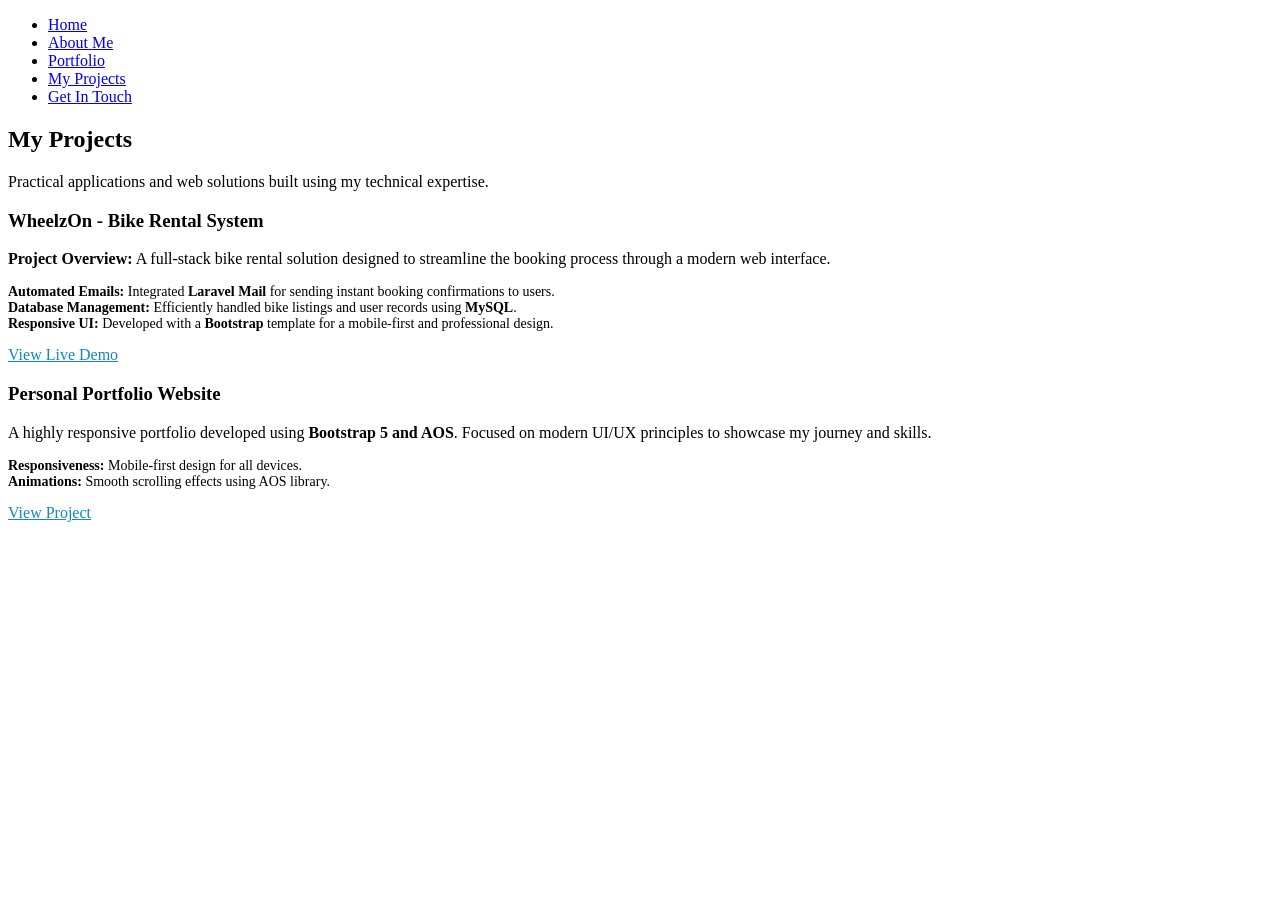
==== services.html @ 635c4cfd "Add files via upload" ====
<!DOCTYPE html>
<html lang="en">

<head>
  <meta charset="utf-8">
  <meta content="width=device-width, initial-scale=1.0" name="viewport">
  <title>Dharshu</title>
  <meta name="description" content="">
  <meta name="keywords" content="">

  <!-- Favicons -->
  <link href="assets/img/favicon.png" rel="icon">
  <link href="assets/img/apple-touch-icon.png" rel="apple-touch-icon">

  <!-- Fonts -->
  <link href="https://fonts.googleapis.com" rel="preconnect">
  <link href="https://fonts.gstatic.com" rel="preconnect" crossorigin>
  <link href="https://fonts.googleapis.com/css2?family=Roboto:ital,wght@0,100;0,300;0,400;0,500;0,700;0,900;1,100;1,300;1,400;1,500;1,700;1,900&family=Poppins:ital,wght@0,100;0,200;0,300;0,400;0,500;0,600;0,700;0,800;0,900;1,100;1,200;1,300;1,400;1,500;1,600;1,700;1,800;1,900&family=Raleway:ital,wght@0,100;0,200;0,300;0,400;0,500;0,600;0,700;0,800;0,900;1,100;1,200;1,300;1,400;1,500;1,600;1,700;1,800;1,900&display=swap" rel="stylesheet">

  <!-- Vendor CSS Files -->
  <link href="assets/vendor/bootstrap/css/bootstrap.min.css" rel="stylesheet">
  <link href="assets/vendor/bootstrap-icons/bootstrap-icons.css" rel="stylesheet">
  <link href="assets/vendor/aos/aos.css" rel="stylesheet">
  <link href="assets/vendor/swiper/swiper-bundle.min.css" rel="stylesheet">
  <link href="assets/vendor/glightbox/css/glightbox.min.css" rel="stylesheet">

  <!-- Main CSS File -->
  <link href="assets/css/main.css" rel="stylesheet">

</head>

<body class="services-page">

  <header id="header" class="header d-flex align-items-center light-background sticky-top">
    <div class="container position-relative d-flex align-items-center justify-content-between">


      <nav id="navmenu" class="navmenu">
        <ul>
         <li><a href="index.html">Home</a></li>
          <li><a href="about.html">About Me</a></li>
          <li><a href="resume.html" >Portfolio</a></li>
                    <li><a href="services.html">My Projects</a></li>
          <!-- <li><a href="portfolio.html">Portfolio</a></li>
         -->
          <li><a href="contact.html">Get In Touch</a></li>
        </ul>
        <i class="mobile-nav-toggle d-xl-none bi bi-list"></i>
      </nav>

     <div class="header-social-links">
  <a href="https://github.com/Dharshu2026" target="_blank" class="github">
    <i class="bi bi-github"></i>
  </a>

  <a href="https://linkedin.com/in/dharshana-m-s-99a8b2248" target="_blank" class="linkedin">
    <i class="bi bi-linkedin"></i>
  </a>

  
</div>

    </div>
  </header>

<main class="main">

  <section id="projects" class="services section">

    <div class="container section-title" data-aos="fade-up">
      <h2>My Projects</h2>
      <p>Practical applications and web solutions built using my technical expertise.</p>
    </div><div class="container" data-aos="fade-up" data-aos-delay="100">

      <div class="row justify-content-center g-5">

        <div class="col-md-6" data-aos="fade-right" data-aos-delay="100">
          <div class="service-item">
            <div class="service-icon">
              <i class="bi bi-bicycle"></i>
            </div>
         <div class="service-content">
  <h3>WheelzOn - Bike Rental System</h3>
  <p>
    <strong>Project Overview:</strong> A full-stack bike rental solution designed to streamline the booking process through a modern web interface.
  </p>
  
  <ul style="font-size: 14px; list-style: none; padding: 0;">
    <li><i class="bi bi-check-circle-fill me-2" style="color: #1387c1;"></i> <strong>Automated Emails:</strong> Integrated <b>Laravel Mail</b> for sending instant booking confirmations to users.</li>
    <li><i class="bi bi-check-circle-fill me-2" style="color: #1387c1;"></i> <strong>Database Management:</strong> Efficiently handled bike listings and user records using <b>MySQL</b>.</li>
    <li><i class="bi bi-check-circle-fill me-2" style="color: #1387c1;"></i> <strong>Responsive UI:</strong> Developed with a <b>Bootstrap</b> template for a mobile-first and professional design.</li>
  </ul>

  <div class="mt-4">
    <a href="http://dharshu-wheelzon.rf.gd" target="_blank" class="btn btn-outline-primary" style="border-radius: 50px; border-color: #1387c1; color: #1387c1;">
      <span>View Live Demo</span>
      <i class="bi bi-arrow-up-right"></i>
    </a>
  </div>
</div>
          </div>
        </div>
        
       <div class="col-md-6" data-aos="fade-left" data-aos-delay="200">
  <div class="service-item">
    <div class="service-icon">
      <i class="bi bi-person-badge" style="color: #1387c1;"></i>
    </div>
    <div class="service-content">
      <h3>Personal Portfolio Website</h3>
      <p>A highly responsive portfolio developed using <strong>Bootstrap 5 and AOS</strong>. Focused on modern UI/UX principles to showcase my journey and skills.</p>
      
      <ul style="font-size: 14px; list-style: none; padding: 0;">
        <li><i class="bi bi-check-circle-fill me-2" style="color: #1387c1;"></i> <strong>Responsiveness:</strong> Mobile-first design for all devices.</li>
        <li><i class="bi bi-check-circle-fill me-2" style="color: #1387c1;"></i> <strong>Animations:</strong> Smooth scrolling effects using AOS library.</li>
      </ul>

      <a href="index.html" class="btn btn-outline-primary mt-3" style="border-radius: 50px; color: #1387c1; border-color: #1387c1;">
        <span>View Project</span>
        <i class="bi bi-arrow-right"></i>
      </a>
    </div>
  </div>
</div>
      
  </section></main>
  <footer id="footer" class="footer">

   
  </footer>

  <!-- Scroll Top -->
  <a href="#" id="scroll-top" class="scroll-top d-flex align-items-center justify-content-center"><i class="bi bi-arrow-up-short"></i></a>

  <!-- Preloader -->
  <div id="preloader"></div>

  <!-- Vendor JS Files -->
  <script src="assets/vendor/bootstrap/js/bootstrap.bundle.min.js"></script>
  <script src="assets/vendor/php-email-form/validate.js"></script>
  <script src="assets/vendor/aos/aos.js"></script>
  <script src="assets/vendor/typed.js/typed.umd.js"></script>
  <script src="assets/vendor/waypoints/noframework.waypoints.js"></script>
  <script src="assets/vendor/purecounter/purecounter_vanilla.js"></script>
  <script src="assets/vendor/swiper/swiper-bundle.min.js"></script>
  <script src="assets/vendor/imagesloaded/imagesloaded.pkgd.min.js"></script>
  <script src="assets/vendor/isotope-layout/isotope.pkgd.min.js"></script>
  <script src="assets/vendor/glightbox/js/glightbox.min.js"></script>

  <!-- Main JS File -->
  <script src="assets/js/main.js"></script>

</body>

</html>
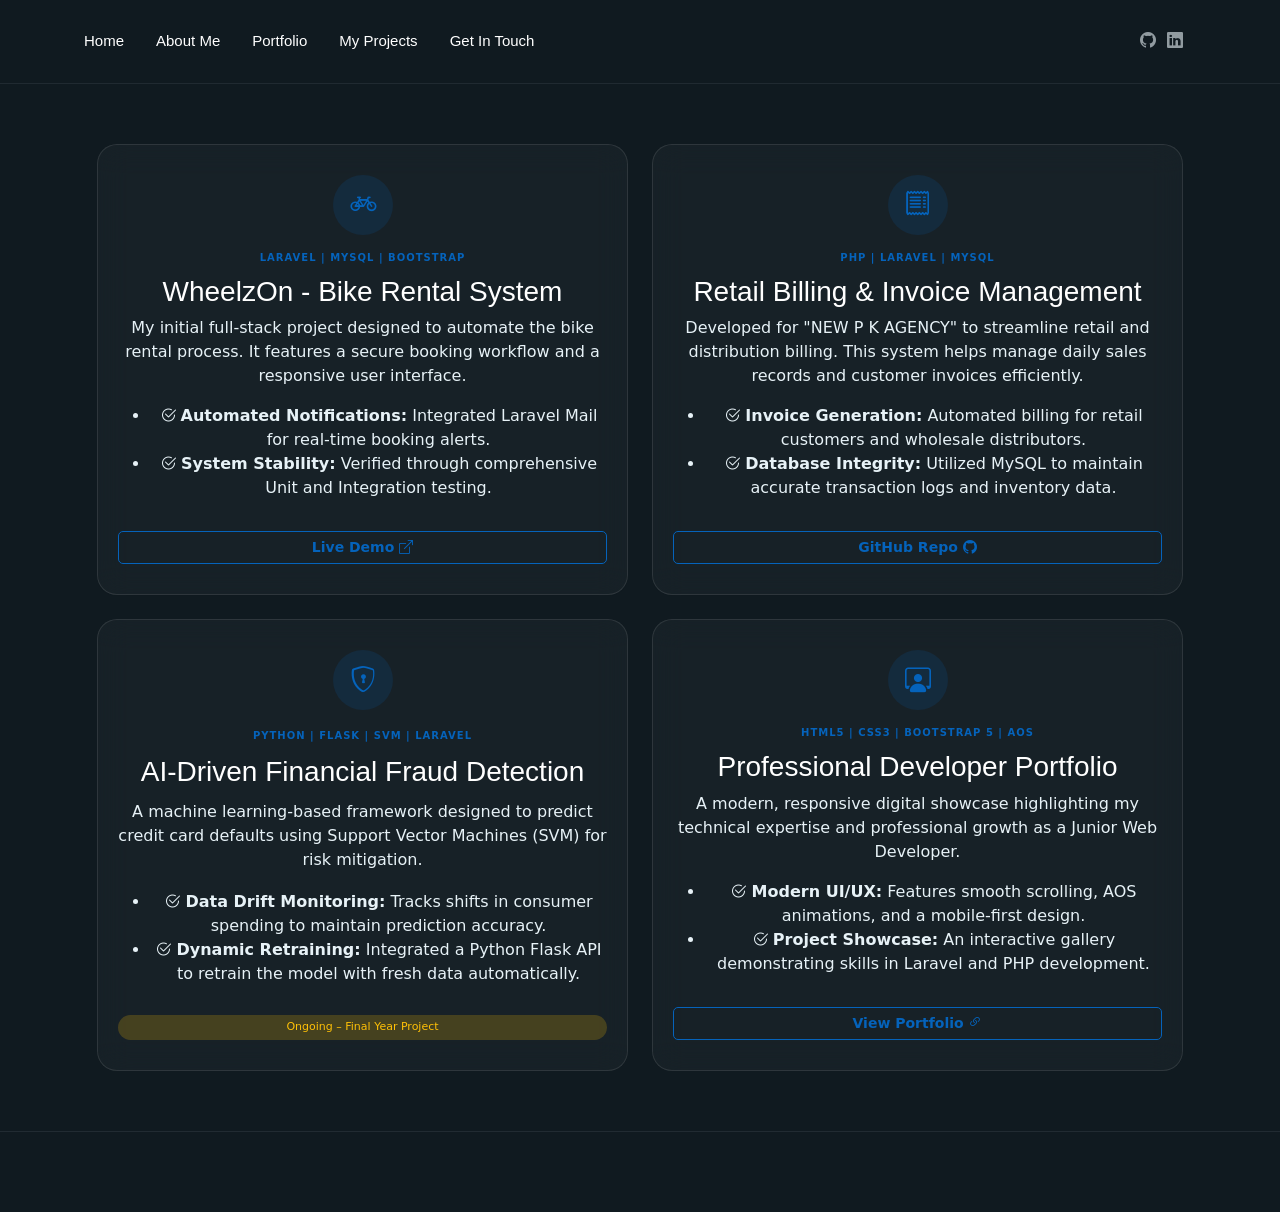
==== commit 690d815d: "Updated services page and CSS for projects" ====
--- a/services.html
+++ b/services.html
@@ -65,65 +65,69 @@
 
 <main class="main">
 
-  <section id="projects" class="services section">
+<section id="projects" class="services section">
+  <div class="container">
+    <div class="row gy-4 justify-content-center">
 
-    <div class="container section-title" data-aos="fade-up">
-      <h2>My Projects</h2>
-      <p>Practical applications and web solutions built using my technical expertise.</p>
-    </div><div class="container" data-aos="fade-up" data-aos-delay="100">
+      <div class="col-lg-6 col-md-6" data-aos="fade-up">
+        <div class="project-glass-card">
+          <div class="icon-circle"><i class="bi bi-bicycle"></i></div>
+          <span class="tech-stack-badge">Laravel | MySQL | Bootstrap</span>
+          <h3>WheelzOn - Bike Rental System</h3>
+          <p>My initial full-stack project designed to automate the bike rental process. It features a secure booking workflow and a responsive user interface.</p>
+          <ul class="feature-list">
+            <li><i class="bi bi-check2-circle"></i> <b>Automated Notifications:</b> Integrated Laravel Mail for real-time booking alerts.</li>
+            <li><i class="bi bi-check2-circle"></i> <b>System Stability:</b> Verified through comprehensive Unit and Integration testing.</li>
+          </ul>
+          <a href="http://dharshu-wheelzon.rf.gd" target="_blank" class="btn-demo">Live Demo <i class="bi bi-box-arrow-up-right"></i></a>
+        </div>
+      </div>
 
-      <div class="row justify-content-center g-5">
+      <div class="col-lg-6 col-md-6" data-aos="fade-up" data-aos-delay="100">
+        <div class="project-glass-card">
+          <div class="icon-circle"><i class="bi bi-receipt"></i></div>
+          <span class="tech-stack-badge">PHP | Laravel | MySQL</span>
+          <h3>Retail Billing & Invoice Management</h3>
+          <p>Developed for "NEW P K AGENCY" to streamline retail and distribution billing. This system helps manage daily sales records and customer invoices efficiently.</p>
+          <ul class="feature-list">
+            <li><i class="bi bi-check2-circle"></i> <b>Invoice Generation:</b> Automated billing for retail customers and wholesale distributors.</li>
+            <li><i class="bi bi-check2-circle"></i> <b>Database Integrity:</b> Utilized MySQL to maintain accurate transaction logs and inventory data.</li>
+          </ul>
+          <a href="https://github.com/Dharshu2026" target="_blank" class="btn-demo">GitHub Repo <i class="bi bi-github"></i></a>
+        </div>
+      </div>
 
-        <div class="col-md-6" data-aos="fade-right" data-aos-delay="100">
-          <div class="service-item">
-            <div class="service-icon">
-              <i class="bi bi-bicycle"></i>
-            </div>
-         <div class="service-content">
-  <h3>WheelzOn - Bike Rental System</h3>
-  <p>
-    <strong>Project Overview:</strong> A full-stack bike rental solution designed to streamline the booking process through a modern web interface.
-  </p>
-  
-  <ul style="font-size: 14px; list-style: none; padding: 0;">
-    <li><i class="bi bi-check-circle-fill me-2" style="color: #1387c1;"></i> <strong>Automated Emails:</strong> Integrated <b>Laravel Mail</b> for sending instant booking confirmations to users.</li>
-    <li><i class="bi bi-check-circle-fill me-2" style="color: #1387c1;"></i> <strong>Database Management:</strong> Efficiently handled bike listings and user records using <b>MySQL</b>.</li>
-    <li><i class="bi bi-check-circle-fill me-2" style="color: #1387c1;"></i> <strong>Responsive UI:</strong> Developed with a <b>Bootstrap</b> template for a mobile-first and professional design.</li>
-  </ul>
+      <div class="col-lg-6 col-md-6" data-aos="fade-up" data-aos-delay="200">
+        <div class="project-glass-card">
+          <div class="icon-circle"><i class="bi bi-shield-lock"></i></div>
+          <span class="tech-stack-badge">Python | Flask | SVM | Laravel</span>
+          <h3>AI-Driven Financial Fraud Detection</h3>
+          <p>A machine learning-based framework designed to predict credit card defaults using Support Vector Machines (SVM) for risk mitigation.</p>
+          <ul class="feature-list">
+            <li><i class="bi bi-check2-circle"></i> <b>Data Drift Monitoring:</b> Tracks shifts in consumer spending to maintain prediction accuracy.</li>
+            <li><i class="bi bi-check2-circle"></i> <b>Dynamic Retraining:</b> Integrated a Python Flask API to retrain the model with fresh data automatically.</li>
+          </ul>
+          <span class="status-badge ongoing">Ongoing – Final Year Project</span>
+        </div>
+      </div>
 
-  <div class="mt-4">
-    <a href="http://dharshu-wheelzon.rf.gd" target="_blank" class="btn btn-outline-primary" style="border-radius: 50px; border-color: #1387c1; color: #1387c1;">
-      <span>View Live Demo</span>
-      <i class="bi bi-arrow-up-right"></i>
-    </a>
-  </div>
-</div>
-          </div>
+      <div class="col-lg-6 col-md-6" data-aos="fade-up" data-aos-delay="300">
+        <div class="project-glass-card">
+          <div class="icon-circle"><i class="bi bi-person-workspace"></i></div>
+          <span class="tech-stack-badge">HTML5 | CSS3 | Bootstrap 5 | AOS</span>
+          <h3>Professional Developer Portfolio</h3>
+          <p>A modern, responsive digital showcase highlighting my technical expertise and professional growth as a Junior Web Developer.</p>
+          <ul class="feature-list">
+            <li><i class="bi bi-check2-circle"></i> <b>Modern UI/UX:</b> Features smooth scrolling, AOS animations, and a mobile-first design.</li>
+            <li><i class="bi bi-check2-circle"></i> <b>Project Showcase:</b> An interactive gallery demonstrating skills in Laravel and PHP development.</li>
+          </ul>
+          <a href="index.html" class="btn-demo">View Portfolio <i class="bi bi-link-45deg"></i></a>
         </div>
-        
-       <div class="col-md-6" data-aos="fade-left" data-aos-delay="200">
-  <div class="service-item">
-    <div class="service-icon">
-      <i class="bi bi-person-badge" style="color: #1387c1;"></i>
-    </div>
-    <div class="service-content">
-      <h3>Personal Portfolio Website</h3>
-      <p>A highly responsive portfolio developed using <strong>Bootstrap 5 and AOS</strong>. Focused on modern UI/UX principles to showcase my journey and skills.</p>
-      
-      <ul style="font-size: 14px; list-style: none; padding: 0;">
-        <li><i class="bi bi-check-circle-fill me-2" style="color: #1387c1;"></i> <strong>Responsiveness:</strong> Mobile-first design for all devices.</li>
-        <li><i class="bi bi-check-circle-fill me-2" style="color: #1387c1;"></i> <strong>Animations:</strong> Smooth scrolling effects using AOS library.</li>
-      </ul>
+      </div>
 
-      <a href="index.html" class="btn btn-outline-primary mt-3" style="border-radius: 50px; color: #1387c1; border-color: #1387c1;">
-        <span>View Project</span>
-        <i class="bi bi-arrow-right"></i>
-      </a>
     </div>
   </div>
-</div>
-      
-  </section></main>
+</section></main>
   <footer id="footer" class="footer">
 
    
--- a/assets/css/main.css
+++ b/assets/css/main.css
@@ -0,0 +1,3037 @@
+/**
+* Template Name: FolioOne
+* Template URL: https://bootstrapmade.com/folioone-bootstrap-portfolio-website-template/
+* Updated: Aug 23 2025 with Bootstrap v5.3.7
+* Author: BootstrapMade.com
+* License: https://bootstrapmade.com/license/
+*/
+
+/*--------------------------------------------------------------
+# Font & Color Variables
+# Help: https://bootstrapmade.com/color-system/
+--------------------------------------------------------------*/
+/* Fonts */
+:root {
+  --default-font: "Roboto",  system-ui, -apple-system, "Segoe UI", Roboto, "Helvetica Neue", Arial, "Noto Sans", "Liberation Sans", sans-serif, "Apple Color Emoji", "Segoe UI Emoji", "Segoe UI Symbol", "Noto Color Emoji";
+  --heading-font: "Raleway",  sans-serif;
+  --nav-font: "Poppins",  sans-serif;
+}
+
+/* Global Colors - The following color variables are used throughout the website. Updating them here will change the color scheme of the entire website */
+:root { 
+  --background-color: #101a20; /* Background color for the entire website, including individual sections */
+  --default-color: #e7f2f7; /* Default color used for the majority of the text content across the entire website */
+  --heading-color: #ffffff; /* Color for headings, subheadings and title throughout the website */
+  --accent-color: #1387c1; /* Accent color that represents your brand on the website. It's used for buttons, links, and other elements that need to stand out */
+  --surface-color: #141f26; /* The surface color is used as a background of boxed elements within sections, such as cards, icon boxes, or other elements that require a visual separation from the global background. */
+  --contrast-color: #ffffff; /* Contrast color for text, ensuring readability against backgrounds of accent, heading, or default colors. */
+}
+
+/* Nav Menu Colors - The following color variables are used specifically for the navigation menu. They are separate from the global colors to allow for more customization options */
+:root {
+  --nav-color: #ffffff;  /* The default color of the main navmenu links */
+  --nav-hover-color: #1387c1; /* Applied to main navmenu links when they are hovered over or active */
+  --nav-mobile-background-color: #213642; /* Used as the background color for mobile navigation menu */
+  --nav-dropdown-background-color: #051117; /* Used as the background color for dropdown items that appear when hovering over primary navigation items */
+  --nav-dropdown-color: #e7f2f7; /* Used for navigation links of the dropdown items in the navigation menu. */
+  --nav-dropdown-hover-color: #1387c1; /* Similar to --nav-hover-color, this color is applied to dropdown navigation links when they are hovered over. */
+}
+
+/* Color Presets - These classes override global colors when applied to any section or element, providing reuse of the sam color scheme. */
+
+.light-background {
+  --background-color: #142027;
+  --surface-color: #325264;
+}
+
+.dark-background {
+  --background-color: #0b1419;
+  --default-color: #ffffff;
+  --heading-color: #ffffff;
+  --surface-color: #252525;
+  --contrast-color: #ffffff;
+}
+
+/* Smooth scroll */
+:root {
+  scroll-behavior: smooth;
+}
+
+/*--------------------------------------------------------------
+# General Styling & Shared Classes
+--------------------------------------------------------------*/
+body {
+  color: var(--default-color);
+  background-color: var(--background-color);
+  font-family: var(--default-font);
+}
+
+a {
+  color: var(--accent-color);
+  text-decoration: none;
+  transition: 0.3s;
+}
+
+a:hover {
+  color: color-mix(in srgb, var(--accent-color), transparent 25%);
+  text-decoration: none;
+}
+
+h1,
+h2,
+h3,
+h4,
+h5,
+h6 {
+  color: var(--heading-color);
+  font-family: var(--heading-font);
+}
+
+/* PHP Email Form Messages
+------------------------------*/
+.php-email-form .error-message {
+  display: none;
+  background: #df1529;
+  color: #ffffff;
+  text-align: left;
+  padding: 15px;
+  margin-bottom: 24px;
+  font-weight: 600;
+}
+
+.php-email-form .sent-message {
+  display: none;
+  color: #ffffff;
+  background: #059652;
+  text-align: center;
+  padding: 15px;
+  margin-bottom: 24px;
+  font-weight: 600;
+}
+
+.php-email-form .loading {
+  display: none;
+  background: var(--surface-color);
+  text-align: center;
+  padding: 15px;
+  margin-bottom: 24px;
+}
+
+.php-email-form .loading:before {
+  content: "";
+  display: inline-block;
+  border-radius: 50%;
+  width: 24px;
+  height: 24px;
+  margin: 0 10px -6px 0;
+  border: 3px solid var(--accent-color);
+  border-top-color: var(--surface-color);
+  animation: php-email-form-loading 1s linear infinite;
+}
+
+@keyframes php-email-form-loading {
+  0% {
+    transform: rotate(0deg);
+  }
+
+  100% {
+    transform: rotate(360deg);
+  }
+}
+
+/*--------------------------------------------------------------
+# Global Header
+--------------------------------------------------------------*/
+.header {
+  --background-color: rgba(255, 255, 255, 0);
+  color: var(--default-color);
+  background-color: var(--background-color);
+  padding: 15px 0;
+  transition: all 0.5s;
+  z-index: 997;
+  border-bottom: 1px solid color-mix(in srgb, var(--default-color), transparent 92%);
+}
+
+.header .logo {
+  line-height: 1;
+}
+
+.header .logo img {
+  max-height: 36px;
+  margin-right: 8px;
+}
+
+.header .logo h1 {
+  font-size: 32px;
+  margin: 0;
+  font-weight: 400;
+  color: var(--heading-color);
+}
+
+.header .header-social-links {
+  padding-right: 15px;
+}
+
+.header .header-social-links a {
+  color: color-mix(in srgb, var(--default-color), transparent 40%);
+  padding-left: 6px;
+  display: inline-block;
+  transition: 0.3s;
+  font-size: 16px;
+}
+
+.header .header-social-links a:hover {
+  color: var(--default-color);
+}
+
+.header .header-social-links a i {
+  line-height: 0px;
+}
+
+@media (max-width: 1200px) {
+  .header .logo {
+    order: 1;
+  }
+
+  .header .header-social-links {
+    order: 2;
+  }
+
+  .header .navmenu {
+    order: 3;
+  }
+}
+
+/* Global Header on Scroll
+------------------------------*/
+.scrolled .header {
+  --background-color: rgba(16, 26, 32, 0.9);
+}
+
+/*--------------------------------------------------------------
+# Navigation Menu
+--------------------------------------------------------------*/
+/* Desktop Navigation */
+@media (min-width: 1200px) {
+  .navmenu {
+    padding: 0;
+  }
+
+  .navmenu ul {
+    margin: 0;
+    padding: 0;
+    display: flex;
+    list-style: none;
+    align-items: center;
+  }
+
+  .navmenu li {
+    position: relative;
+  }
+
+  .navmenu>ul>li {
+    white-space: nowrap;
+    padding: 15px 28px 15px 0;
+  }
+
+  .navmenu>ul>li:last-child {
+    padding-right: 0;
+  }
+
+  .navmenu a,
+  .navmenu a:focus {
+    color: var(--nav-color);
+    font-size: 15px;
+    padding: 0 2px;
+    font-family: var(--nav-font);
+    font-weight: 400;
+    display: flex;
+    align-items: center;
+    justify-content: space-between;
+    white-space: nowrap;
+    transition: 0.3s;
+    position: relative;
+  }
+
+  .navmenu a i,
+  .navmenu a:focus i {
+    font-size: 12px;
+    line-height: 0;
+    margin-left: 5px;
+    transition: 0.3s;
+  }
+
+  .navmenu>ul>li>a:before {
+    content: "";
+    position: absolute;
+    height: 2px;
+    bottom: -6px;
+    left: 0;
+    background-color: var(--nav-hover-color);
+    visibility: hidden;
+    width: 0px;
+    transition: all 0.3s ease-in-out 0s;
+  }
+
+  .navmenu a:hover:before,
+  .navmenu li:hover>a:before,
+  .navmenu .active:before {
+    visibility: visible;
+    width: 25px;
+  }
+
+  .navmenu li:hover>a,
+  .navmenu .active,
+  .navmenu .active:focus {
+    color: var(--nav-hover-color);
+  }
+
+  .navmenu .dropdown ul {
+    margin: 0;
+    padding: 10px 0;
+    background: var(--nav-dropdown-background-color);
+    display: block;
+    position: absolute;
+    visibility: hidden;
+    left: -5px;
+    top: 130%;
+    opacity: 0;
+    transition: 0.3s;
+    border-radius: 4px;
+    z-index: 99;
+    box-shadow: 0px 0px 30px rgba(0, 0, 0, 0.1);
+  }
+
+  .navmenu .dropdown ul li {
+    min-width: 200px;
+  }
+
+  .navmenu .dropdown ul a {
+    padding: 10px 20px;
+    font-size: 15px;
+    text-transform: none;
+    color: var(--nav-dropdown-color);
+  }
+
+  .navmenu .dropdown ul a i {
+    font-size: 12px;
+  }
+
+  .navmenu .dropdown ul a:hover,
+  .navmenu .dropdown ul .active:hover,
+  .navmenu .dropdown ul li:hover>a {
+    color: var(--nav-dropdown-hover-color);
+  }
+
+  .navmenu .dropdown:hover>ul {
+    opacity: 1;
+    top: 100%;
+    visibility: visible;
+  }
+
+  .navmenu .dropdown .dropdown ul {
+    top: 0;
+    left: -90%;
+    visibility: hidden;
+  }
+
+  .navmenu .dropdown .dropdown:hover>ul {
+    opacity: 1;
+    top: 0;
+    left: -100%;
+    visibility: visible;
+  }
+}
+
+/* Mobile Navigation */
+@media (max-width: 1199px) {
+  .mobile-nav-toggle {
+    color: var(--nav-color);
+    font-size: 28px;
+    line-height: 0;
+    margin-right: 10px;
+    cursor: pointer;
+    transition: color 0.3s;
+  }
+
+  .navmenu {
+    padding: 0;
+    z-index: 9997;
+  }
+
+  .navmenu ul {
+    display: none;
+    list-style: none;
+    position: absolute;
+    inset: 60px 20px 20px 20px;
+    padding: 10px 0;
+    margin: 0;
+    border-radius: 6px;
+    background-color: var(--nav-mobile-background-color);
+    border: 1px solid color-mix(in srgb, var(--default-color), transparent 90%);
+    box-shadow: none;
+    overflow-y: auto;
+    transition: 0.3s;
+    z-index: 9998;
+  }
+
+  .navmenu a,
+  .navmenu a:focus {
+    color: var(--nav-dropdown-color);
+    padding: 10px 20px;
+    font-family: var(--nav-font);
+    font-size: 17px;
+    font-weight: 500;
+    display: flex;
+    align-items: center;
+    justify-content: space-between;
+    white-space: nowrap;
+    transition: 0.3s;
+  }
+
+  .navmenu a i,
+  .navmenu a:focus i {
+    font-size: 12px;
+    line-height: 0;
+    margin-left: 5px;
+    width: 30px;
+    height: 30px;
+    display: flex;
+    align-items: center;
+    justify-content: center;
+    border-radius: 50%;
+    transition: 0.3s;
+    background-color: color-mix(in srgb, var(--accent-color), transparent 90%);
+  }
+
+  .navmenu a i:hover,
+  .navmenu a:focus i:hover {
+    background-color: var(--accent-color);
+    color: var(--contrast-color);
+  }
+
+  .navmenu a:hover,
+  .navmenu .active,
+  .navmenu .active:focus {
+    color: var(--nav-dropdown-hover-color);
+  }
+
+  .navmenu .active i,
+  .navmenu .active:focus i {
+    background-color: var(--accent-color);
+    color: var(--contrast-color);
+    transform: rotate(180deg);
+  }
+
+  .navmenu .dropdown ul {
+    position: static;
+    display: none;
+    z-index: 99;
+    padding: 10px 0;
+    margin: 10px 20px;
+    background-color: var(--nav-dropdown-background-color);
+    transition: all 0.5s ease-in-out;
+  }
+
+  .navmenu .dropdown ul ul {
+    background-color: rgba(33, 37, 41, 0.1);
+  }
+
+  .navmenu .dropdown>.dropdown-active {
+    display: block;
+    background-color: rgba(33, 37, 41, 0.03);
+  }
+
+  .mobile-nav-active {
+    overflow: hidden;
+  }
+
+  .mobile-nav-active .mobile-nav-toggle {
+    color: #fff;
+    position: absolute;
+    font-size: 32px;
+    top: 15px;
+    right: 15px;
+    margin-right: 0;
+    z-index: 9999;
+  }
+
+  .mobile-nav-active .navmenu {
+    position: fixed;
+    overflow: hidden;
+    inset: 0;
+    background: rgba(33, 37, 41, 0.8);
+    transition: 0.3s;
+  }
+
+  .mobile-nav-active .navmenu>ul {
+    display: block;
+  }
+}
+
+/*--------------------------------------------------------------
+# Global Footer
+--------------------------------------------------------------*/
+.footer {
+  color: var(--default-color);
+  background-color: var(--background-color);
+  font-size: 14px;
+  padding: 40px 0;
+  position: relative;
+  border-top: 1px solid color-mix(in srgb, var(--default-color), transparent 92%);
+}
+
+.footer .copyright p {
+  margin-bottom: 0;
+}
+
+.footer .social-links {
+  margin-top: 20px;
+}
+
+.footer .social-links a {
+  display: flex;
+  align-items: center;
+  justify-content: center;
+  width: 40px;
+  height: 40px;
+  border-radius: 50%;
+  border: 1px solid color-mix(in srgb, var(--default-color), transparent 50%);
+  font-size: 16px;
+  color: color-mix(in srgb, var(--default-color), transparent 50%);
+  margin: 0 5px;
+  transition: 0.3s;
+}
+
+.footer .social-links a:hover {
+  color: var(--accent-color);
+  border-color: var(--accent-color);
+}
+
+.footer .credits {
+  margin-top: 10px;
+  font-size: 13px;
+  text-align: center;
+}
+
+/*--------------------------------------------------------------
+# Preloader
+--------------------------------------------------------------*/
+#preloader {
+  position: fixed;
+  inset: 0;
+  z-index: 9999;
+  overflow: hidden;
+  background-color: var(--background-color);
+  transition: all 0.6s ease-out;
+  width: 100%;
+  height: 100vh;
+}
+
+#preloader:before,
+#preloader:after {
+  content: "";
+  position: absolute;
+  border: 4px solid var(--accent-color);
+  border-radius: 50%;
+  animation: animate-preloader 2s cubic-bezier(0, 0.2, 0.8, 1) infinite;
+}
+
+#preloader:after {
+  animation-delay: -0.5s;
+}
+
+@keyframes animate-preloader {
+  0% {
+    width: 10px;
+    height: 10px;
+    top: calc(50% - 5px);
+    left: calc(50% - 5px);
+    opacity: 1;
+  }
+
+  100% {
+    width: 72px;
+    height: 72px;
+    top: calc(50% - 36px);
+    left: calc(50% - 36px);
+    opacity: 0;
+  }
+}
+
+/*--------------------------------------------------------------
+# Scroll Top Button
+--------------------------------------------------------------*/
+.scroll-top {
+  position: fixed;
+  visibility: hidden;
+  opacity: 0;
+  right: 15px;
+  bottom: -15px;
+  z-index: 99999;
+  background-color: var(--accent-color);
+  width: 44px;
+  height: 44px;
+  border-radius: 50px;
+  transition: all 0.4s;
+}
+
+.scroll-top i {
+  font-size: 24px;
+  color: var(--contrast-color);
+  line-height: 0;
+}
+
+.scroll-top:hover {
+  background-color: color-mix(in srgb, var(--accent-color), transparent 20%);
+  color: var(--contrast-color);
+}
+
+.scroll-top.active {
+  visibility: visible;
+  opacity: 1;
+  bottom: 15px;
+}
+
+/*--------------------------------------------------------------
+# Disable aos animation delay on mobile devices
+--------------------------------------------------------------*/
+@media screen and (max-width: 768px) {
+  [data-aos-delay] {
+    transition-delay: 0 !important;
+  }
+}
+
+/*--------------------------------------------------------------
+# Global Page Titles & Breadcrumbs
+--------------------------------------------------------------*/
+.page-title {
+  color: var(--default-color);
+  background-color: var(--background-color);
+  position: relative;
+}
+
+.page-title .heading {
+  padding: 80px 0;
+  border-top: 1px solid color-mix(in srgb, var(--default-color), transparent 90%);
+}
+
+.page-title .heading h1 {
+  font-size: 38px;
+  font-weight: 700;
+}
+
+.page-title nav {
+  background-color: color-mix(in srgb, var(--default-color), transparent 96%);
+  padding: 20px 0;
+}
+
+.page-title nav ol {
+  display: flex;
+  flex-wrap: wrap;
+  list-style: none;
+  padding: 0;
+  margin: 0;
+  font-size: 16px;
+  font-weight: 400;
+}
+
+.page-title nav ol li+li {
+  padding-left: 10px;
+}
+
+.page-title nav ol li+li::before {
+  content: "/";
+  display: inline-block;
+  padding-right: 10px;
+  color: color-mix(in srgb, var(--default-color), transparent 70%);
+}
+
+/*--------------------------------------------------------------
+# Global Sections
+--------------------------------------------------------------*/
+section,
+.section {
+  color: var(--default-color);
+  background-color: var(--background-color);
+  padding: 60px 0;
+  scroll-margin-top: 100px;
+  overflow: clip;
+}
+
+@media (max-width: 1199px) {
+
+  section,
+  .section {
+    scroll-margin-top: 66px;
+  }
+}
+
+/*--------------------------------------------------------------
+# Global Section Titles
+--------------------------------------------------------------*/
+.section-title {
+  text-align: center;
+  padding-bottom: 60px;
+  position: relative;
+}
+
+.section-title h2 {
+  font-size: 3.5rem;
+  font-weight: 400;
+  line-height: 1.2;
+  color: var(--heading-color);
+  margin-bottom: 1.5rem;
+  letter-spacing: -1px;
+}
+
+@media (max-width: 768px) {
+  .section-title h2 {
+    font-size: 2.5rem;
+  }
+}
+
+.section-title p {
+  font-size: 1.125rem;
+  line-height: 1.8;
+  color: color-mix(in srgb, var(--default-color), transparent 25%);
+  max-width: 900px;
+  margin: 0 auto;
+  text-wrap: balance;
+}
+
+/*--------------------------------------------------------------
+# Hero Section
+--------------------------------------------------------------*/
+.hero {
+  padding: 80px 0;
+  min-height: 100vh;
+  display: flex;
+  align-items: center;
+}
+
+.hero .hero-content h1 {
+  font-size: 3.5rem;
+  font-weight: 700;
+  margin-bottom: 1rem;
+  line-height: 1.2;
+}
+
+.hero .hero-content h1 .highlight {
+  color: var(--accent-color);
+  position: relative;
+}
+
+.hero .hero-content h1 .highlight::after {
+  content: "";
+  position: absolute;
+  bottom: 0;
+  left: 0;
+  width: 100%;
+  height: 3px;
+  background: linear-gradient(90deg, var(--accent-color), color-mix(in srgb, var(--accent-color), transparent 50%));
+  border-radius: 2px;
+}
+
+@media (max-width: 768px) {
+  .hero .hero-content h1 {
+    font-size: 2.5rem;
+  }
+}
+
+.hero .hero-content h2 {
+  font-size: 1.5rem;
+  font-weight: 400;
+  margin-bottom: 2rem;
+  color: color-mix(in srgb, var(--default-color), transparent 20%);
+}
+
+.hero .hero-content h2 .typed {
+  color: var(--accent-color);
+  font-weight: 600;
+}
+
+@media (max-width: 768px) {
+  .hero .hero-content h2 {
+    font-size: 1.25rem;
+  }
+}
+
+.hero .hero-content p {
+  font-size: 1.1rem;
+  line-height: 1.6;
+  margin-bottom: 2.5rem;
+  color: color-mix(in srgb, var(--default-color), transparent 30%);
+}
+
+.hero .hero-actions {
+  display: flex;
+  gap: 1rem;
+  margin-bottom: 3rem;
+}
+
+.hero .hero-actions .btn {
+  padding: 12px 30px;
+  border-radius: 50px;
+  font-weight: 600;
+  text-decoration: none;
+  transition: all 0.3s ease;
+  border: 2px solid;
+}
+
+.hero .hero-actions .btn.btn-primary {
+  background: var(--accent-color);
+  color: var(--contrast-color);
+  border-color: var(--accent-color);
+}
+
+.hero .hero-actions .btn.btn-primary:hover {
+  background: color-mix(in srgb, var(--accent-color), black 15%);
+  border-color: color-mix(in srgb, var(--accent-color), black 15%);
+  transform: translateY(-2px);
+}
+
+.hero .hero-actions .btn.btn-outline {
+  background: transparent;
+  color: var(--accent-color);
+  border-color: var(--accent-color);
+}
+
+.hero .hero-actions .btn.btn-outline:hover {
+  transform: translateY(-2px);
+}
+
+@media (max-width: 576px) {
+  .hero .hero-actions {
+    flex-direction: column;
+  }
+
+  .hero .hero-actions .btn {
+    text-align: center;
+  }
+}
+
+.hero .social-links {
+  display: flex;
+  gap: 1rem;
+}
+
+.hero .social-links a {
+  width: 45px;
+  height: 45px;
+  background: var(--surface-color);
+  border-radius: 50%;
+  display: flex;
+  align-items: center;
+  justify-content: center;
+  color: var(--default-color);
+  font-size: 1.2rem;
+  transition: all 0.3s ease;
+}
+
+.hero .social-links a:hover {
+  background: var(--accent-color);
+  color: var(--contrast-color);
+  transform: translateY(-3px);
+  box-shadow: 0 8px 25px color-mix(in srgb, var(--accent-color), transparent 70%);
+}
+
+.hero .hero-image {
+  position: relative;
+}
+
+.hero .hero-image .image-wrapper {
+  position: relative;
+  max-width: 450px;
+  margin: 0 auto;
+}
+
+.hero .hero-image .image-wrapper img {
+  border-radius: 20px;
+  box-shadow: 0 5px 15px color-mix(in srgb, var(--default-color), transparent 95%);
+  transition: transform 0.3s ease;
+}
+
+.hero .hero-image .image-wrapper img:hover {
+  transform: scale(1.02);
+}
+
+.hero .hero-image .floating-elements {
+  position: absolute;
+  top: 0;
+  left: 0;
+  right: 0;
+  bottom: 0;
+  pointer-events: none;
+}
+
+.hero .hero-image .floating-elements .floating-card {
+  position: absolute;
+  background: var(--surface-color);
+  padding: 15px 20px;
+  border-radius: 15px;
+  box-shadow: 0 10px 30px color-mix(in srgb, var(--default-color), transparent 90%);
+  display: flex;
+  align-items: center;
+  gap: 10px;
+  font-weight: 600;
+  animation: float 3s ease-in-out infinite;
+}
+
+.hero .hero-image .floating-elements .floating-card i {
+  font-size: 1.5rem;
+  color: var(--accent-color);
+}
+
+.hero .hero-image .floating-elements .floating-card.design {
+  top: 10%;
+  right: -10%;
+  animation-delay: 0s;
+}
+
+.hero .hero-image .floating-elements .floating-card.code {
+  bottom: 30%;
+  left: -15%;
+  animation-delay: 1s;
+}
+
+.hero .hero-image .floating-elements .floating-card.creativity {
+  top: 60%;
+  right: -5%;
+  animation-delay: 2s;
+}
+
+@media (max-width: 992px) {
+  .hero .hero-image .floating-elements .floating-card {
+    display: none;
+  }
+}
+
+@keyframes float {
+
+  0%,
+  100% {
+    transform: translateY(0px);
+  }
+
+  50% {
+    transform: translateY(-10px);
+  }
+}
+
+@media (max-width: 992px) {
+  .hero .hero-content {
+    text-align: center;
+    margin-bottom: 3rem;
+  }
+}
+
+/*--------------------------------------------------------------
+# About Section
+--------------------------------------------------------------*/
+.about .intro-content .eyebrow {
+  display: inline-block;
+  letter-spacing: 0.12em;
+  text-transform: uppercase;
+  font-size: 12px;
+  color: color-mix(in srgb, var(--default-color), transparent 40%);
+  margin-bottom: 16px;
+}
+
+.about .intro-content .headline {
+  font-family: var(--heading-font);
+  font-weight: 300;
+  line-height: 1.2;
+  font-size: clamp(28px, 4vw, 44px);
+  margin: 0 0 24px 0;
+}
+
+.about .intro-content .lead {
+  font-size: 18px;
+  line-height: 1.8;
+  color: color-mix(in srgb, var(--default-color), transparent 10%);
+  margin-bottom: 24px;
+}
+
+.about .intro-content p {
+  line-height: 1.8;
+  margin-bottom: 24px;
+  color: color-mix(in srgb, var(--default-color), transparent 5%);
+}
+
+.about .intro-content .cta-group {
+  display: flex;
+  gap: 24px;
+  align-items: center;
+  margin-top: 24px;
+}
+
+.about .intro-content .cta-group .btn-ghost {
+  display: inline-flex;
+  align-items: center;
+  gap: 8px;
+  padding: 12px 18px;
+  border-radius: 6px;
+  color: var(--accent-color);
+  background: color-mix(in srgb, var(--accent-color), transparent 92%);
+  border: 1px solid color-mix(in srgb, var(--accent-color), transparent 70%);
+  transition: 0.3s ease-in-out;
+}
+
+.about .intro-content .cta-group .btn-ghost:hover,
+.about .intro-content .cta-group .btn-ghost:focus {
+  color: var(--contrast-color);
+  background: var(--accent-color);
+  border-color: var(--accent-color);
+  outline: none;
+  box-shadow: 0 0 0 3px color-mix(in srgb, var(--accent-color), transparent 70%);
+}
+
+.about .intro-content .cta-group .link-underline {
+  display: inline-flex;
+  align-items: center;
+  gap: 8px;
+  position: relative;
+  color: var(--accent-color);
+  padding-bottom: 4px;
+  transition: 0.3s ease-in-out;
+}
+
+.about .intro-content .cta-group .link-underline::after {
+  content: "";
+  position: absolute;
+  left: 0;
+  right: 0;
+  bottom: 0;
+  height: 1px;
+  background: color-mix(in srgb, var(--accent-color), transparent 40%);
+  transform: scaleX(0.4);
+  transform-origin: left;
+  transition: 0.3s ease-in-out;
+}
+
+.about .intro-content .cta-group .link-underline:hover,
+.about .intro-content .cta-group .link-underline:focus {
+  color: color-mix(in srgb, var(--accent-color), transparent 10%);
+  outline: none;
+}
+
+.about .intro-content .cta-group .link-underline:hover::after,
+.about .intro-content .cta-group .link-underline:focus::after {
+  transform: scaleX(1);
+}
+
+.about .profile-figure {
+  margin: 0;
+}
+
+.about .profile-figure .profile-photo {
+  width: 88%;
+  max-width: 440px;
+  border-radius: 18px;
+  box-shadow: 0 10px 30px color-mix(in srgb, var(--default-color), transparent 92%);
+  transform: translateY(0);
+  transition: transform 0.3s ease-in-out;
+}
+
+.about .profile-figure .profile-caption {
+  margin-top: 24px;
+  display: flex;
+  align-items: center;
+  justify-content: center;
+}
+
+.about .profile-figure .profile-caption .meta {
+  font-size: 14px;
+  color: color-mix(in srgb, var(--default-color), transparent 20%);
+}
+
+.about .profile-figure .profile-caption .meta .funfact {
+  font-size: 13px;
+  margin-top: 4px;
+  color: color-mix(in srgb, var(--default-color), transparent 35%);
+}
+
+.about .profile-figure:hover .profile-photo {
+  transform: translateY(-4px);
+}
+
+.about .skill-item {
+  padding: 24px;
+  border-radius: 6px;
+  transition: 0.3s ease-in-out;
+  background: color-mix(in srgb, var(--surface-color), var(--accent-color) 2%);
+  border: 1px solid color-mix(in srgb, var(--default-color), transparent 88%);
+  height: 100%;
+}
+
+.about .skill-item i {
+  font-size: 24px;
+  color: var(--accent-color);
+  margin-bottom: 16px;
+  display: inline-block;
+}
+
+.about .skill-item h3 {
+  font-size: 16px;
+  margin-bottom: 6px;
+  font-weight: 500;
+}
+
+.about .skill-item p {
+  margin: 0;
+  font-size: 14px;
+  color: color-mix(in srgb, var(--default-color), transparent 25%);
+}
+
+.about .skill-item:hover {
+  transform: translateY(-3px);
+  border-color: color-mix(in srgb, var(--accent-color), transparent 60%);
+  box-shadow: 0 10px 30px color-mix(in srgb, var(--default-color), transparent 92%);
+}
+
+.about .timeline-item {
+  position: relative;
+  padding-left: 26px;
+}
+
+.about .timeline-item time {
+  display: inline-block;
+  font-size: 12px;
+  letter-spacing: 0.08em;
+  text-transform: uppercase;
+  color: color-mix(in srgb, var(--default-color), transparent 45%);
+  margin-bottom: 6px;
+}
+
+.about .timeline-item h4 {
+  font-size: 18px;
+  font-weight: 400;
+  margin: 0 0 6px;
+}
+
+.about .timeline-item p {
+  font-size: 14px;
+  color: color-mix(in srgb, var(--default-color), transparent 25%);
+  margin: 0;
+}
+
+.about .timeline-item .dot {
+  position: absolute;
+  left: 0;
+  top: 4px;
+  width: 10px;
+  height: 10px;
+  border-radius: 50%;
+  background: var(--accent-color);
+  box-shadow: 0 0 0 6px color-mix(in srgb, var(--accent-color), transparent 80%);
+}
+
+.about .personal-quote {
+  padding: 24px 0;
+}
+
+.about .personal-quote p {
+  font-family: var(--heading-font);
+  font-weight: 300;
+  font-size: clamp(20px, 3vw, 28px);
+  line-height: 1.5;
+  color: color-mix(in srgb, var(--default-color), transparent 5%);
+  margin: 0 auto;
+  max-width: 800px;
+}
+
+.about .fact-pill {
+  display: flex;
+  align-items: center;
+  justify-content: center;
+  gap: 10px;
+  padding: 10px 14px;
+  border-radius: 999px;
+  border: 1px solid color-mix(in srgb, var(--default-color), transparent 85%);
+  background: var(--surface-color);
+  color: color-mix(in srgb, var(--default-color), transparent 10%);
+  transition: 0.3s ease-in-out;
+}
+
+.about .fact-pill i {
+  color: var(--accent-color);
+}
+
+.about .fact-pill span {
+  font-size: 14px;
+}
+
+.about .fact-pill:hover {
+  transform: translateY(-2px);
+  border-color: color-mix(in srgb, var(--accent-color), transparent 60%);
+  box-shadow: 0 10px 30px color-mix(in srgb, var(--default-color), transparent 92%);
+}
+
+.about .fact-pill:focus-within {
+  box-shadow: 0 0 0 3px color-mix(in srgb, var(--accent-color), transparent 70%);
+}
+
+@media (max-width: 992px) {
+  .about .profile-figure {
+    text-align: center !important;
+  }
+
+  .about .profile-figure .profile-photo {
+    width: 72%;
+  }
+
+  .about .intro-content .cta-group {
+    flex-wrap: wrap;
+  }
+}
+
+@media (max-width: 576px) {
+  .about .profile-figure .profile-photo {
+    width: 100%;
+  }
+}
+
+/*--------------------------------------------------------------
+# Skills Section
+--------------------------------------------------------------*/
+.skills .skill-box {
+  background-color: var(--surface-color);
+  padding: 2rem;
+  border-radius: 8px;
+  box-shadow: 0 0 20px rgba(0, 0, 0, 0.05);
+}
+
+.skills .skill-box h3 {
+  font-size: 1.2rem;
+  margin-bottom: 1rem;
+  font-weight: 600;
+}
+
+.skills .skill-box p {
+  font-size: 0.9rem;
+  margin-bottom: 0.8rem;
+  opacity: 0.6;
+}
+
+.skills .skill-box .progress {
+  background-color: color-mix(in srgb, var(--accent-color), transparent 85%);
+  border-radius: 50px;
+  height: 8px;
+  margin-top: 5px;
+  overflow: hidden;
+}
+
+.skills .skill-box .progress .progress-bar {
+  background-color: var(--accent-color);
+  height: 100%;
+  position: relative;
+  border-radius: 50px;
+  transition: 0.9s;
+  width: 1px;
+}
+
+/*--------------------------------------------------------------
+# Stats Section
+--------------------------------------------------------------*/
+.stats .avatars {
+  position: relative;
+}
+
+.stats .avatars img {
+  width: 60px;
+  height: 60px;
+  border: 3px solid var(--accent-color);
+  margin-right: -15px;
+  transition: transform 0.3s ease;
+}
+
+.stats .avatars img:hover {
+  transform: translateY(-5px);
+  z-index: 2;
+}
+
+.stats .counters h2 {
+  color: var(--heading-color);
+  font-size: 48px;
+  font-weight: 700;
+  margin-bottom: 10px;
+}
+
+.stats .counters h2 span {
+  display: inline-block;
+}
+
+.stats .counters p {
+  color: var(--default-color);
+  font-size: 18px;
+  margin: 0;
+  opacity: 0.9;
+}
+
+@media (max-width: 991px) {
+  .stats .row {
+    text-align: center;
+  }
+
+  .stats .avatars {
+    justify-content: center;
+    margin-bottom: 40px;
+  }
+
+  .stats .counters h2 {
+    font-size: 36px;
+  }
+
+  .stats .counters p {
+    font-size: 16px;
+  }
+
+  .stats .counters .col-md-4 {
+    margin-bottom: 30px;
+  }
+
+  .stats .counters .col-md-4:last-child {
+    margin-bottom: 0;
+  }
+}
+
+@media (max-width: 576px) {
+  .stats {
+    padding: 60px 0;
+  }
+
+  .stats .avatars {
+    flex-wrap: wrap;
+    justify-content: center;
+  }
+
+  .stats .avatars img {
+    margin: 0 -8px;
+  }
+}
+
+/*--------------------------------------------------------------
+# Testimonials Section
+--------------------------------------------------------------*/
+.testimonials .testimonials-carousel,
+.testimonials .testimonials-slider {
+  overflow: hidden;
+}
+
+.testimonials .testimonial-item .testimonial-content {
+  border-left: 3px solid var(--accent-color);
+  padding-left: 30px;
+}
+
+.testimonials .testimonial-item .testimonial-img {
+  border-radius: 50%;
+  border: 4px solid var(--background-color);
+  margin: 0 auto;
+}
+
+.testimonials .testimonial-item h3 {
+  font-size: 20px;
+  font-weight: bold;
+  margin: 10px 0 5px 0;
+}
+
+.testimonials .testimonial-item h4 {
+  font-size: 14px;
+  color: color-mix(in srgb, var(--default-color), transparent 40%);
+  margin: 0 0 10px 0;
+}
+
+.testimonials .testimonial-item .stars i {
+  color: #ffc107;
+  margin: 0 1px;
+}
+
+.testimonials .testimonial-item .quote-icon-left,
+.testimonials .testimonial-item .quote-icon-right {
+  color: color-mix(in srgb, var(--accent-color), transparent 50%);
+  font-size: 26px;
+  line-height: 0;
+}
+
+.testimonials .testimonial-item .quote-icon-left {
+  display: inline-block;
+  left: -5px;
+  position: relative;
+}
+
+.testimonials .testimonial-item .quote-icon-right {
+  display: inline-block;
+  right: -5px;
+  position: relative;
+  top: 10px;
+  transform: scale(-1, -1);
+}
+
+.testimonials .testimonial-item p {
+  font-style: italic;
+}
+
+.testimonials .swiper-wrapper {
+  height: auto;
+}
+
+.testimonials .swiper-pagination {
+  margin-top: 30px;
+  position: relative;
+}
+
+.testimonials .swiper-pagination .swiper-pagination-bullet {
+  width: 12px;
+  height: 12px;
+  background-color: color-mix(in srgb, var(--default-color), transparent 85%);
+  opacity: 1;
+}
+
+.testimonials .swiper-pagination .swiper-pagination-bullet-active {
+  background-color: var(--accent-color);
+}
+
+/*--------------------------------------------------------------
+# Resume Section
+--------------------------------------------------------------*/
+.resume .resume-item {
+  margin-bottom: 3rem;
+}
+
+.resume .resume-item .resume-title {
+  font-size: 1.75rem;
+  font-weight: 700;
+  margin-bottom: 1.5rem;
+  padding-bottom: 1.5rem;
+  position: relative;
+  color: var(--heading-color);
+}
+
+.resume .resume-item .resume-title::after {
+  content: "";
+  position: absolute;
+  display: block;
+  width: 50px;
+  height: 3px;
+  background: var(--accent-color);
+  bottom: 0;
+  left: 0;
+}
+
+.resume .resume-item .resume-content {
+  padding-left: 1.25rem;
+  border-left: 2px solid color-mix(in srgb, var(--accent-color), transparent 85%);
+}
+
+.resume .resume-item article {
+  position: relative;
+  margin-bottom: 2.5rem;
+}
+
+.resume .resume-item article::before {
+  content: "";
+  position: absolute;
+  width: 16px;
+  height: 16px;
+  border-radius: 50%;
+  left: -1.8rem;
+  top: 0.25rem;
+  background: var(--background-color);
+  border: 2px solid var(--accent-color);
+}
+
+.resume .resume-item article h4 {
+  font-size: 1.25rem;
+  font-weight: 600;
+  margin-bottom: 0.5rem;
+  color: var(--heading-color);
+}
+
+.resume .resume-item article h5 {
+  font-size: 1rem;
+  background: color-mix(in srgb, var(--accent-color), transparent 92%);
+  padding: 0.375rem 0.75rem;
+  display: inline-block;
+  font-weight: 600;
+  margin: 0.5rem 0;
+  color: var(--accent-color);
+  border-radius: 4px;
+}
+
+.resume .resume-item article .institution,
+.resume .resume-item article .company {
+  font-size: 1rem;
+  margin-bottom: 1rem;
+  color: color-mix(in srgb, var(--default-color), transparent 25%);
+}
+
+.resume .resume-item article p {
+  margin-bottom: 1rem;
+}
+
+.resume .resume-item article ul {
+  padding-left: 1.25rem;
+  margin-bottom: 0;
+}
+
+.resume .resume-item article ul li {
+  padding-bottom: 0.75rem;
+  position: relative;
+}
+
+.resume .resume-item article ul li:last-child {
+  padding-bottom: 0;
+}
+
+.resume .skill-item {
+  margin-bottom: 2rem;
+}
+
+.resume .skill-item h4 {
+  font-size: 1rem;
+  font-weight: 600;
+  margin-bottom: 0.75rem;
+  color: var(--heading-color);
+}
+
+.resume .skill-item .progress {
+  height: 0.75rem;
+  background-color: color-mix(in srgb, var(--accent-color), transparent 92%);
+  border-radius: 1rem;
+  overflow: visible;
+}
+
+.resume .skill-item .progress .progress-bar {
+  background-color: var(--accent-color);
+  position: relative;
+  border-radius: 1rem;
+  width: 0;
+  transition: width 1s ease;
+}
+
+.resume .skill-item .progress .progress-bar::after {
+  content: attr(aria-valuenow) "%";
+  position: absolute;
+  right: 0;
+  top: -1.75rem;
+  font-size: 0.875rem;
+  font-weight: 600;
+  color: var(--accent-color);
+}
+
+@media (max-width: 991.98px) {
+  .resume .resume-item {
+    margin-bottom: 2rem;
+  }
+}
+
+@media (max-width: 767.98px) {
+  .resume .resume-content {
+    padding-left: 1rem !important;
+  }
+
+  .resume article::before {
+    left: -2rem !important;
+  }
+}
+
+/*--------------------------------------------------------------
+# Services Section
+--------------------------------------------------------------*/
+.services .service-item {
+  display: flex;
+  background-color: var(--surface-color);
+  border-radius: 12px;
+  padding: 2rem;
+  height: 100%;
+  position: relative;
+  overflow: hidden;
+  box-shadow: 0 5px 20px rgba(0, 0, 0, 0.03);
+  transition: all 0.4s ease;
+}
+
+.services .service-item::before {
+  content: "";
+  position: absolute;
+  left: 0;
+  top: 0;
+  height: 100%;
+  width: 4px;
+  background-color: var(--accent-color);
+  transform: scaleY(0);
+  transform-origin: bottom;
+  transition: transform 0.4s cubic-bezier(0.65, 0, 0.35, 1);
+}
+
+.service-item:hover {
+  transform: translateY(-10px);
+  border-color: var(--accent-color) !important;
+  box-shadow: 0 10px 30px rgba(0, 0, 0, 0.3);
+}
+
+.services .service-item:hover::before {
+  transform: scaleY(1);
+}
+
+.services .service-item:hover .service-icon {
+  background-color: var(--accent-color);
+  color: var(--contrast-color);
+  transform: rotateY(180deg);
+}
+
+.services .service-item:hover .service-icon i {
+  transform: rotateY(180deg);
+}
+
+.services .service-item:hover .service-link i {
+  transform: translateX(5px);
+}
+
+.services .service-icon {
+  flex-shrink: 0;
+  width: 70px;
+  height: 70px;
+  border-radius: 12px;
+  background-color: color-mix(in srgb, var(--accent-color), transparent 90%);
+  color: var(--accent-color);
+  display: flex;
+  align-items: center;
+  justify-content: center;
+  margin-right: 1.5rem;
+  transition: all 0.5s ease;
+}
+
+.services .service-icon i {
+  font-size: 2rem;
+  transition: transform 0.5s ease;
+}
+
+.services .service-content {
+  flex-grow: 1;
+}
+
+.services .service-content h3 {
+  font-size: 1.4rem;
+  margin-bottom: 1rem;
+  font-weight: 700;
+  color: var(--heading-color);
+}
+
+.services .service-content p {
+  margin-bottom: 1.25rem;
+  color: color-mix(in srgb, var(--default-color), transparent 20%);
+}
+
+.services .service-link {
+  display: inline-flex;
+  align-items: center;
+  color: var(--accent-color);
+  font-weight: 600;
+  text-decoration: none;
+  transition: color 0.3s ease;
+}
+
+.services .service-link span {
+  margin-right: 0.5rem;
+}
+
+.services .service-link i {
+  transition: transform 0.3s ease;
+}
+
+.services .service-link:hover {
+  color: color-mix(in srgb, var(--accent-color), transparent 25%);
+}
+
+.services .container {
+    max-width: 1140px; /* Standard width */
+    margin: 0 auto;    /* Center the whole container */
+    padding: 0 15px;
+}
+
+.row {
+    margin-right: 0 !important;
+    margin-left: 0 !important;
+}
+@media (max-width: 767.98px) {
+  .services .service-item {
+    padding: 1.5rem;
+    margin-bottom: 1rem;
+  }
+
+  .services .service-icon {
+    width: 60px;
+    height: 60px;
+    margin-right: 1rem;
+  }
+
+  .services .service-icon i {
+    font-size: 1.5rem;
+  }
+
+  .services .service-content h3 {
+    font-size: 1.2rem;
+    margin-bottom: 0.75rem;
+  }
+
+  .services .service-content p {
+    margin-bottom: 1rem;
+    font-size: 0.95rem;
+  }
+}
+
+@media (max-width: 575.98px) {
+  .services .service-item {
+    flex-direction: column;
+    text-align: center;
+  }
+
+  .services .service-item::before {
+    width: 100%;
+    height: 4px;
+    transform: scaleX(0);
+    transform-origin: left;
+  }
+
+  .services .service-item:hover::before {
+    transform: scaleX(1);
+  }
+
+  .services .service-icon {
+    margin-right: 0;
+    margin-bottom: 1.25rem;
+  }
+
+  .services .service-link {
+    justify-content: center;
+  }
+}
+
+/*--------------------------------------------------------------
+# Service Details Section
+--------------------------------------------------------------*/
+.service-details .service-hero {
+  margin-bottom: 4rem;
+}
+
+.service-details .service-hero .service-meta {
+  display: flex;
+  align-items: center;
+  gap: 1rem;
+  margin-bottom: 1.5rem;
+}
+
+.service-details .service-hero .service-meta .service-category {
+  background: color-mix(in srgb, var(--accent-color), transparent 85%);
+  color: var(--accent-color);
+  padding: 0.5rem 1rem;
+  border-radius: 20px;
+  font-size: 0.85rem;
+  font-weight: 500;
+  letter-spacing: 0.5px;
+}
+
+.service-details .service-hero .service-meta .reading-time {
+  color: color-mix(in srgb, var(--default-color), transparent 50%);
+  font-size: 0.9rem;
+  font-weight: 300;
+}
+
+.service-details .service-hero h1 {
+  font-size: 3.5rem;
+  font-weight: 300;
+  line-height: 1.2;
+  margin-bottom: 1.5rem;
+  color: var(--heading-color);
+  letter-spacing: -0.02em;
+}
+
+.service-details .service-hero .service-description {
+  font-size: 1.25rem;
+  line-height: 1.7;
+  color: color-mix(in srgb, var(--default-color), transparent 25%);
+  font-weight: 300;
+  margin: 0;
+}
+
+.service-details .service-visual {
+  margin-bottom: 4rem;
+  overflow: hidden;
+  border-radius: 4px;
+}
+
+.service-details .service-visual img {
+  width: 100%;
+  height: 400px;
+  object-fit: cover;
+  transition: transform 0.5s ease;
+}
+
+.service-details .service-visual img:hover {
+  transform: scale(1.02);
+}
+
+.service-details .service-narrative {
+  margin-bottom: 5rem;
+}
+
+.service-details .service-narrative h3 {
+  font-size: 2rem;
+  font-weight: 300;
+  margin-bottom: 2rem;
+  color: var(--heading-color);
+  letter-spacing: -0.01em;
+}
+
+.service-details .service-narrative p {
+  font-size: 1.1rem;
+  line-height: 1.8;
+  margin-bottom: 2rem;
+  color: var(--default-color);
+  font-weight: 300;
+}
+
+.service-details .benefits-grid {
+  display: grid;
+  grid-template-columns: repeat(auto-fit, minmax(280px, 1fr));
+  gap: 2.5rem;
+  margin-top: 3rem;
+}
+
+.service-details .benefits-grid .benefit-card {
+  text-align: center;
+  padding: 0;
+}
+
+.service-details .benefits-grid .benefit-card .benefit-icon {
+  width: 60px;
+  height: 60px;
+  background: color-mix(in srgb, var(--accent-color), transparent 90%);
+  border-radius: 50%;
+  display: flex;
+  align-items: center;
+  justify-content: center;
+  margin: 0 auto 1.5rem;
+  transition: all 0.3s ease;
+}
+
+.service-details .benefits-grid .benefit-card .benefit-icon i {
+  font-size: 1.5rem;
+  color: var(--accent-color);
+}
+
+.service-details .benefits-grid .benefit-card:hover .benefit-icon {
+  background: var(--accent-color);
+  transform: translateY(-2px);
+}
+
+.service-details .benefits-grid .benefit-card:hover .benefit-icon i {
+  color: var(--contrast-color);
+}
+
+.service-details .benefits-grid .benefit-card h4 {
+  font-size: 1.2rem;
+  font-weight: 400;
+  margin-bottom: 1rem;
+  color: var(--heading-color);
+}
+
+.service-details .benefits-grid .benefit-card p {
+  font-size: 1rem;
+  line-height: 1.6;
+  color: color-mix(in srgb, var(--default-color), transparent 30%);
+  margin: 0;
+}
+
+.service-details .timeline-section {
+  margin-bottom: 4rem;
+}
+
+.service-details .timeline-section h3 {
+  font-size: 2rem;
+  font-weight: 300;
+  margin-bottom: 3rem;
+  color: var(--heading-color);
+  letter-spacing: -0.01em;
+}
+
+.service-details .timeline-section .timeline {
+  position: relative;
+}
+
+.service-details .timeline-section .timeline::before {
+  content: "";
+  position: absolute;
+  left: 30px;
+  top: 0;
+  bottom: 0;
+  width: 1px;
+  background: color-mix(in srgb, var(--default-color), transparent 85%);
+}
+
+.service-details .timeline-section .timeline .timeline-item {
+  position: relative;
+  padding-left: 80px;
+  margin-bottom: 3rem;
+}
+
+.service-details .timeline-section .timeline .timeline-item:last-child {
+  margin-bottom: 0;
+}
+
+.service-details .timeline-section .timeline .timeline-item .timeline-marker {
+  position: absolute;
+  left: 0;
+  top: 0;
+  width: 60px;
+  height: 60px;
+  background: var(--surface-color);
+  border: 2px solid color-mix(in srgb, var(--accent-color), transparent 70%);
+  border-radius: 50%;
+  display: flex;
+  align-items: center;
+  justify-content: center;
+  z-index: 1;
+}
+
+.service-details .timeline-section .timeline .timeline-item .timeline-marker span {
+  font-size: 1.2rem;
+  font-weight: 500;
+  color: var(--accent-color);
+}
+
+.service-details .timeline-section .timeline .timeline-item .timeline-content h4 {
+  font-size: 1.3rem;
+  font-weight: 400;
+  margin-bottom: 0.75rem;
+  color: var(--heading-color);
+}
+
+.service-details .timeline-section .timeline .timeline-item .timeline-content p {
+  font-size: 1rem;
+  line-height: 1.6;
+  margin-bottom: 0.5rem;
+  color: var(--default-color);
+}
+
+.service-details .timeline-section .timeline .timeline-item .timeline-content small {
+  color: color-mix(in srgb, var(--default-color), transparent 40%);
+  font-size: 0.9rem;
+  font-weight: 500;
+}
+
+.service-details .service-sidebar {
+  padding-left: 2rem;
+}
+
+@media (max-width: 992px) {
+  .service-details .service-sidebar {
+    padding-left: 0;
+    margin-top: 4rem;
+  }
+}
+.project-glass-card {
+  background: rgba(255, 255, 255, 0.03);
+  backdrop-filter: blur(15px);
+  border: 1px solid rgba(255, 255, 255, 0.1);
+  border-radius: 20px;
+  padding: 30px 20px;
+  text-align: center;
+  height: 100%;
+  display: flex;
+  flex-direction: column;
+  justify-content: space-between;
+  transition: all 0.4s cubic-bezier(0.175, 0.885, 0.32, 1.275);
+}
+
+.project-glass-card:hover {
+  transform: translateY(-10px);
+  background: rgba(255, 255, 255, 0.08);
+  border-color: #0563bb;
+  box-shadow: 0 15px 30px rgba(0, 0, 0, 0.5);
+}
+
+.icon-circle {
+  width: 60px;
+  height: 60px;
+  background: rgba(5, 99, 187, 0.15);
+  border-radius: 50%;
+  display: flex;
+  align-items: center;
+  justify-content: center;
+  margin: 0 auto 15px;
+  color: #0563bb;
+  font-size: 26px;
+  transition: 0.4s;
+}
+
+.project-glass-card:hover .icon-circle {
+  background: #0563bb;
+  color: #fff;
+  transform: rotateY(180deg);
+}
+
+.tech-stack-badge {
+  font-size: 10px;
+  font-weight: 700;
+  color: #0563bb;
+  text-transform: uppercase;
+  letter-spacing: 1px;
+  margin-bottom: 10px;
+  display: block;
+}
+
+.status-badge {
+  font-size: 11px;
+  padding: 4px 12px;
+  border-radius: 50px;
+  display: inline-block;
+  margin-top: 10px;
+}
+
+.status-badge.ongoing { background: rgba(255, 193, 7, 0.2); color: #ffc107; }
+.status-badge.personal { background: rgba(23, 162, 184, 0.2); color: #17a2b8; }
+
+.btn-demo {
+  color: #0563bb;
+  text-decoration: none;
+  font-weight: 600;
+  font-size: 14px;
+  margin-top: 15px;
+  border: 1px solid #0563bb;
+  padding: 5px 15px;
+  border-radius: 5px;
+  transition: 0.3s;
+}
+
+.btn-demo:hover {
+  background: #0563bb;
+  color: #fff;
+}
+.service-details .overview-card,
+.service-details .success-story,
+.service-details .consultation-form {
+  background: var(--surface-color);
+  border-radius: 8px;
+  padding: 2.5rem;
+  margin-bottom: 2.5rem;
+  border: 1px solid color-mix(in srgb, var(--default-color), transparent 93%);
+  transition: all 0.3s ease;
+}
+
+.service-details .overview-card:hover,
+.service-details .success-story:hover,
+.service-details .consultation-form:hover {
+  border-color: color-mix(in srgb, var(--accent-color), transparent 80%);
+}
+
+.service-details .overview-card .overview-header h4 {
+  font-size: 1.4rem;
+  font-weight: 400;
+  margin-bottom: 2rem;
+  color: var(--heading-color);
+}
+
+.service-details .overview-card .overview-stats {
+  display: grid;
+  grid-template-columns: repeat(3, 1fr);
+  gap: 1.5rem;
+  margin-bottom: 2rem;
+}
+
+.service-details .overview-card .overview-stats .stat-item {
+  text-align: center;
+}
+
+.service-details .overview-card .overview-stats .stat-item .stat-number {
+  font-size: 2rem;
+  font-weight: 300;
+  color: var(--accent-color);
+  line-height: 1;
+  margin-bottom: 0.5rem;
+}
+
+.service-details .overview-card .overview-stats .stat-item .stat-label {
+  font-size: 0.85rem;
+  color: color-mix(in srgb, var(--default-color), transparent 40%);
+  font-weight: 500;
+  text-transform: uppercase;
+  letter-spacing: 0.5px;
+}
+
+.service-details .overview-card .overview-details {
+  border-top: 1px solid color-mix(in srgb, var(--default-color), transparent 90%);
+  padding-top: 1.5rem;
+}
+
+.service-details .overview-card .overview-details .detail-row {
+  display: flex;
+  justify-content: space-between;
+  align-items: center;
+  margin-bottom: 1rem;
+}
+
+.service-details .overview-card .overview-details .detail-row:last-child {
+  margin-bottom: 0;
+}
+
+.service-details .overview-card .overview-details .detail-row .detail-label {
+  font-size: 0.95rem;
+  color: color-mix(in srgb, var(--default-color), transparent 30%);
+  font-weight: 400;
+}
+
+.service-details .overview-card .overview-details .detail-row .detail-value {
+  font-size: 0.95rem;
+  color: var(--heading-color);
+  font-weight: 500;
+}
+
+.service-details .success-story .story-quote p {
+  font-size: 1.1rem;
+  line-height: 1.7;
+  color: color-mix(in srgb, var(--default-color), transparent 20%);
+  font-style: italic;
+  margin-bottom: 2rem;
+}
+
+.service-details .success-story .story-author {
+  display: flex;
+  align-items: center;
+  gap: 1rem;
+  margin-bottom: 1.5rem;
+}
+
+.service-details .success-story .story-author .author-avatar {
+  width: 50px;
+  height: 50px;
+  border-radius: 50%;
+  object-fit: cover;
+}
+
+.service-details .success-story .story-author .author-details h5 {
+  font-size: 1rem;
+  font-weight: 500;
+  margin-bottom: 0.25rem;
+  color: var(--heading-color);
+}
+
+.service-details .success-story .story-author .author-details span {
+  display: block;
+  font-size: 0.9rem;
+  color: color-mix(in srgb, var(--default-color), transparent 40%);
+  margin-bottom: 0.25rem;
+}
+
+.service-details .success-story .story-author .author-details small {
+  font-size: 0.8rem;
+  color: color-mix(in srgb, var(--default-color), transparent 50%);
+}
+
+.service-details .success-story .story-metrics {
+  display: grid;
+  grid-template-columns: repeat(2, 1fr);
+  gap: 1rem;
+  padding-top: 1.5rem;
+  border-top: 1px solid color-mix(in srgb, var(--default-color), transparent 90%);
+}
+
+.service-details .success-story .story-metrics .metric {
+  text-align: center;
+}
+
+.service-details .success-story .story-metrics .metric .metric-value {
+  font-size: 1.5rem;
+  font-weight: 500;
+  color: var(--accent-color);
+  display: block;
+  margin-bottom: 0.25rem;
+}
+
+.service-details .success-story .story-metrics .metric .metric-label {
+  font-size: 0.8rem;
+  color: color-mix(in srgb, var(--default-color), transparent 40%);
+  text-transform: uppercase;
+  letter-spacing: 0.5px;
+}
+
+.service-details .consultation-form .form-header {
+  margin-bottom: 2rem;
+}
+
+.service-details .consultation-form .form-header h4 {
+  font-size: 1.4rem;
+  font-weight: 400;
+  margin-bottom: 0.75rem;
+  color: var(--heading-color);
+}
+
+.service-details .consultation-form .form-header p {
+  font-size: 0.95rem;
+  line-height: 1.6;
+  color: color-mix(in srgb, var(--default-color), transparent 30%);
+  margin: 0;
+}
+
+.service-details .consultation-form .form-group {
+  margin-bottom: 1.5rem;
+}
+
+.service-details .consultation-form .form-input {
+  width: 100%;
+  padding: 1rem;
+  border: 1px solid color-mix(in srgb, var(--default-color), transparent 85%);
+  border-radius: 4px;
+  font-size: 0.95rem;
+  transition: all 0.3s ease;
+  background: transparent;
+}
+
+.service-details .consultation-form .form-input:focus {
+  outline: none;
+  border-color: var(--accent-color);
+  box-shadow: 0 0 0 3px color-mix(in srgb, var(--accent-color), transparent 90%);
+}
+
+.service-details .consultation-form input[type=text],
+.service-details .consultation-form input[type=email],
+.service-details .consultation-form input[type=tel],
+.service-details .consultation-form select,
+.service-details .consultation-form textarea {
+  color: var(--default-color);
+  background-color: var(--surface-color);
+  font-size: 14px;
+  border-color: color-mix(in srgb, var(--default-color), transparent 80%);
+}
+
+.service-details .consultation-form input[type=text]:focus,
+.service-details .consultation-form input[type=email]:focus,
+.service-details .consultation-form input[type=tel]:focus,
+.service-details .consultation-form select:focus,
+.service-details .consultation-form textarea:focus {
+  border-color: var(--accent-color);
+}
+
+.service-details .consultation-form input[type=text]::placeholder,
+.service-details .consultation-form input[type=email]::placeholder,
+.service-details .consultation-form input[type=tel]::placeholder,
+.service-details .consultation-form select::placeholder,
+.service-details .consultation-form textarea::placeholder {
+  color: color-mix(in srgb, var(--default-color), transparent 70%);
+}
+
+.service-details .consultation-form .btn-consultation {
+  background: var(--accent-color);
+  color: var(--contrast-color);
+  border: none;
+  padding: 1rem 2rem;
+  border-radius: 4px;
+  font-size: 0.95rem;
+  font-weight: 500;
+  width: 100%;
+  display: flex;
+  align-items: center;
+  justify-content: center;
+  gap: 0.5rem;
+  transition: all 0.3s ease;
+  text-transform: none;
+}
+
+.service-details .consultation-form .btn-consultation:hover {
+  background: color-mix(in srgb, var(--accent-color), transparent 10%);
+  transform: translateY(-1px);
+}
+
+.service-details .consultation-form .btn-consultation i {
+  font-size: 0.9rem;
+}
+
+@media (max-width: 768px) {
+  .service-details .service-hero h1 {
+    font-size: 2.5rem;
+  }
+
+  .service-details .service-hero .service-description {
+    font-size: 1.1rem;
+  }
+
+  .service-details .service-visual img {
+    height: 250px;
+  }
+
+  .service-details .benefits-grid {
+    grid-template-columns: 1fr;
+    gap: 2rem;
+  }
+
+  .service-details .timeline-section .timeline::before {
+    left: 20px;
+  }
+
+  .service-details .timeline-section .timeline .timeline-item {
+    padding-left: 60px;
+  }
+
+  .service-details .timeline-section .timeline .timeline-item .timeline-marker {
+    width: 40px;
+    height: 40px;
+  }
+
+  .service-details .timeline-section .timeline .timeline-item .timeline-marker span {
+    font-size: 1rem;
+  }
+
+  .service-details .overview-card .overview-stats {
+    grid-template-columns: 1fr;
+    gap: 1rem;
+  }
+}
+
+/*--------------------------------------------------------------
+# Portfolio Section
+--------------------------------------------------------------*/
+.portfolio .portfolio-filters {
+  display: flex;
+  justify-content: center;
+  flex-wrap: wrap;
+  gap: 10px;
+  margin-bottom: 30px;
+  padding: 0;
+  list-style: none;
+}
+
+.portfolio .portfolio-filters li {
+  padding: 8px 20px;
+  font-size: 0.95rem;
+  font-weight: 500;
+  border-radius: 30px;
+  cursor: pointer;
+  transition: all 0.3s ease;
+  background-color: color-mix(in srgb, var(--accent-color), transparent 90%);
+  color: var(--accent-color);
+}
+
+.portfolio .portfolio-filters li:hover {
+  background-color: color-mix(in srgb, var(--accent-color), transparent 80%);
+}
+
+.portfolio .portfolio-filters li.filter-active {
+  background-color: var(--accent-color);
+  color: var(--contrast-color);
+}
+
+.portfolio .portfolio-card {
+  background-color: var(--surface-color);
+  border-radius: 10px;
+  overflow: hidden;
+  box-shadow: 0 5px 15px rgba(0, 0, 0, 0.05);
+  margin-bottom: 30px;
+  transition: all 0.3s ease;
+}
+
+.portfolio .portfolio-card:hover {
+  transform: translateY(-10px);
+  box-shadow: 0 10px 30px rgba(0, 0, 0, 0.1);
+}
+
+.portfolio .portfolio-card:hover .portfolio-img .portfolio-overlay {
+  opacity: 1;
+}
+
+.portfolio .portfolio-card:hover .portfolio-img img {
+  transform: scale(1.1);
+}
+
+.portfolio .portfolio-card .portfolio-img {
+  position: relative;
+  overflow: hidden;
+}
+
+.portfolio .portfolio-card .portfolio-img img {
+  width: 100%;
+  height: auto;
+  transition: transform 0.5s ease;
+}
+
+.portfolio .portfolio-card .portfolio-img .portfolio-overlay {
+  position: absolute;
+  top: 0;
+  left: 0;
+  width: 100%;
+  height: 100%;
+  background: rgba(0, 0, 0, 0.6);
+  display: flex;
+  align-items: center;
+  justify-content: center;
+  gap: 15px;
+  opacity: 0;
+  transition: all 0.3s ease;
+}
+
+.portfolio .portfolio-card .portfolio-img .portfolio-overlay a {
+  width: 45px;
+  height: 45px;
+  background-color: var(--accent-color);
+  color: var(--contrast-color);
+  border-radius: 50%;
+  display: flex;
+  align-items: center;
+  justify-content: center;
+  font-size: 1.2rem;
+  transition: all 0.3s ease;
+}
+
+.portfolio .portfolio-card .portfolio-img .portfolio-overlay a:hover {
+  background-color: color-mix(in srgb, var(--accent-color), #fff 20%);
+  transform: translateY(-5px);
+}
+
+.portfolio .portfolio-card .portfolio-info {
+  padding: 20px;
+}
+
+.portfolio .portfolio-card .portfolio-info h4 {
+  font-size: 1.2rem;
+  font-weight: 700;
+  margin-bottom: 5px;
+  color: var(--heading-color);
+}
+
+.portfolio .portfolio-card .portfolio-info p {
+  font-size: 0.9rem;
+  color: var(--default-color);
+  margin-bottom: 10px;
+}
+
+.portfolio .portfolio-card .portfolio-info .portfolio-tags {
+  display: flex;
+  flex-wrap: wrap;
+  gap: 8px;
+}
+
+.portfolio .portfolio-card .portfolio-info .portfolio-tags span {
+  font-size: 0.8rem;
+  padding: 4px 12px;
+  border-radius: 20px;
+  background-color: color-mix(in srgb, var(--accent-color), transparent 90%);
+  color: var(--accent-color);
+}
+
+.portfolio .btn-primary {
+  background-color: var(--accent-color);
+  border-color: var(--accent-color);
+  color: var(--contrast-color);
+  padding: 12px 30px;
+  font-weight: 600;
+  border-radius: 5px;
+  transition: all 0.3s ease;
+}
+
+.portfolio .btn-primary:hover {
+  background-color: color-mix(in srgb, var(--accent-color), #000 10%);
+  border-color: color-mix(in srgb, var(--accent-color), #000 10%);
+  transform: translateY(-3px);
+  box-shadow: 0 5px 15px rgba(0, 0, 0, 0.1);
+}
+
+/*--------------------------------------------------------------
+# Portfolio Details Section
+--------------------------------------------------------------*/
+.portfolio-details {
+  --section-spacing: 2.5rem;
+}
+
+.portfolio-details .portfolio-details-media {
+  position: relative;
+}
+
+.portfolio-details .portfolio-details-media .main-image {
+  margin-bottom: 1rem;
+  border-radius: 20px;
+  overflow: hidden;
+  box-shadow: 0 10px 30px rgba(0, 0, 0, 0.08);
+}
+
+.portfolio-details .portfolio-details-media .main-image .portfolio-details-slider {
+  position: relative;
+}
+
+.portfolio-details .portfolio-details-media .main-image .portfolio-details-slider .swiper-wrapper {
+  height: auto !important;
+}
+
+.portfolio-details .portfolio-details-media .main-image .portfolio-details-slider .swiper-slide img {
+  aspect-ratio: 3/2;
+  object-fit: cover;
+  width: 100%;
+}
+
+.portfolio-details .portfolio-details-media .main-image .portfolio-details-slider .swiper-button-next,
+.portfolio-details .portfolio-details-media .main-image .portfolio-details-slider .swiper-button-prev {
+  background-color: var(--contrast-color);
+  width: 40px;
+  height: 40px;
+  border-radius: 50%;
+  transition: all 0.3s ease;
+}
+
+.portfolio-details .portfolio-details-media .main-image .portfolio-details-slider .swiper-button-next:after,
+.portfolio-details .portfolio-details-media .main-image .portfolio-details-slider .swiper-button-prev:after {
+  font-size: 16px;
+  color: var(--accent-color);
+  font-weight: bold;
+}
+
+.portfolio-details .portfolio-details-media .main-image .portfolio-details-slider .swiper-button-next:hover,
+.portfolio-details .portfolio-details-media .main-image .portfolio-details-slider .swiper-button-prev:hover {
+  background-color: var(--accent-color);
+}
+
+.portfolio-details .portfolio-details-media .main-image .portfolio-details-slider .swiper-button-next:hover:after,
+.portfolio-details .portfolio-details-media .main-image .portfolio-details-slider .swiper-button-prev:hover:after {
+  color: var(--contrast-color);
+}
+
+.portfolio-details .portfolio-details-media .thumbnail-grid img {
+  height: 80px;
+  object-fit: cover;
+  border-radius: 8px;
+  cursor: pointer;
+  transition: all 0.3s ease;
+  box-shadow: 0 4px 10px rgba(0, 0, 0, 0.05);
+}
+
+.portfolio-details .portfolio-details-media .thumbnail-grid img:hover {
+  transform: translateY(-5px);
+  box-shadow: 0 8px 15px rgba(0, 0, 0, 0.1);
+}
+
+.portfolio-details .portfolio-details-media .tech-stack-badges {
+  display: flex;
+  flex-wrap: wrap;
+  gap: 10px;
+  margin-top: 1.5rem;
+}
+
+.portfolio-details .portfolio-details-media .tech-stack-badges span {
+  display: inline-block;
+  padding: 6px 12px;
+  font-size: 13px;
+  font-weight: 500;
+  border-radius: 20px;
+  background-color: color-mix(in srgb, var(--heading-color), transparent 85%);
+  color: var(--heading-color);
+  transition: all 0.3s ease;
+}
+
+.portfolio-details .portfolio-details-media .tech-stack-badges span:hover {
+  background-color: color-mix(in srgb, var(--heading-color), transparent 70%);
+  transform: translateY(-2px);
+}
+
+.portfolio-details .portfolio-details-content {
+  padding: 0 0 0 2rem;
+  height: 100%;
+  display: flex;
+  flex-direction: column;
+}
+
+.portfolio-details .portfolio-details-content .project-meta {
+  display: flex;
+  flex-wrap: wrap;
+  justify-content: space-between;
+  margin-bottom: 1.5rem;
+}
+
+.portfolio-details .portfolio-details-content .project-meta .badge-wrapper .project-badge {
+  display: inline-block;
+  padding: 8px 16px;
+  background-color: color-mix(in srgb, var(--accent-color), transparent 90%);
+  color: var(--accent-color);
+  border-radius: 30px;
+  font-weight: 600;
+  font-size: 14px;
+}
+
+.portfolio-details .portfolio-details-content .project-meta .date-client {
+  display: flex;
+  gap: 1.5rem;
+}
+
+.portfolio-details .portfolio-details-content .project-meta .date-client .meta-item {
+  display: flex;
+  align-items: center;
+  font-size: 14px;
+  color: color-mix(in srgb, var(--default-color), transparent 30%);
+}
+
+.portfolio-details .portfolio-details-content .project-meta .date-client .meta-item i {
+  margin-right: 6px;
+  color: var(--accent-color);
+}
+
+.portfolio-details .portfolio-details-content .project-title {
+  font-size: 2.2rem;
+  margin-bottom: 1rem;
+  font-weight: 700;
+  line-height: 1.2;
+  color: var(--heading-color);
+}
+
+.portfolio-details .portfolio-details-content .project-website {
+  display: flex;
+  align-items: center;
+  margin-bottom: 1.5rem;
+}
+
+.portfolio-details .portfolio-details-content .project-website i {
+  font-size: 22px;
+  color: var(--accent-color);
+  margin-right: 8px;
+}
+
+.portfolio-details .portfolio-details-content .project-website a {
+  font-weight: 500;
+  transition: all 0.3s;
+}
+
+.portfolio-details .portfolio-details-content .project-website a:hover {
+  letter-spacing: 0.5px;
+}
+
+.portfolio-details .portfolio-details-content .project-overview {
+  margin-bottom: var(--section-spacing);
+}
+
+.portfolio-details .portfolio-details-content .project-overview .lead {
+  font-size: 1.1rem;
+  line-height: 1.7;
+  color: color-mix(in srgb, var(--default-color), transparent 15%);
+  margin-bottom: 1.5rem;
+}
+
+.portfolio-details .portfolio-details-content .project-overview .project-accordion .accordion-item {
+  border: none;
+  background: none;
+  margin-bottom: 10px;
+}
+
+.portfolio-details .portfolio-details-content .project-overview .project-accordion .accordion-item .accordion-header .accordion-button {
+  padding: 1rem;
+  font-weight: 600;
+  font-size: 1rem;
+  color: var(--heading-color);
+  background-color: color-mix(in srgb, var(--surface-color), transparent 70%);
+  border-radius: 8px !important;
+  box-shadow: none;
+}
+
+.portfolio-details .portfolio-details-content .project-overview .project-accordion .accordion-item .accordion-header .accordion-button:not(.collapsed) {
+  background-color: var(--surface-color);
+  color: var(--accent-color);
+  border-bottom-left-radius: 0 !important;
+  border-bottom-right-radius: 0 !important;
+  box-shadow: 0 4px 10px rgba(0, 0, 0, 0.03);
+}
+
+.portfolio-details .portfolio-details-content .project-overview .project-accordion .accordion-item .accordion-header .accordion-button:not(.collapsed) i {
+  color: var(--accent-color);
+}
+
+.portfolio-details .portfolio-details-content .project-overview .project-accordion .accordion-item .accordion-header .accordion-button::after {
+  background-size: 14px;
+  width: 14px;
+  height: 14px;
+}
+
+.portfolio-details .portfolio-details-content .project-overview .project-accordion .accordion-item .accordion-header .accordion-button i {
+  font-size: 1.1rem;
+}
+
+.portfolio-details .portfolio-details-content .project-overview .project-accordion .accordion-item .accordion-body {
+  padding: 1rem;
+  background-color: var(--surface-color);
+  border-bottom-left-radius: 8px;
+  border-bottom-right-radius: 8px;
+}
+
+.portfolio-details .portfolio-details-content .project-overview .project-accordion .accordion-item .accordion-body p {
+  margin-bottom: 0;
+  color: color-mix(in srgb, var(--default-color), transparent 25%);
+  line-height: 1.6;
+}
+
+.portfolio-details .portfolio-details-content .project-features {
+  margin-bottom: var(--section-spacing);
+}
+
+.portfolio-details .portfolio-details-content .project-features h3 {
+  display: flex;
+  align-items: center;
+  font-size: 1.25rem;
+  margin-bottom: 1.2rem;
+}
+
+.about .timeline-item {
+    padding-left: 40px; 
+    margin-bottom: 30px; 
+    border-left: 2px solid var(--accent-color); 
+    margin-left: 5px;
+}
+
+
+.about .timeline-item .dot {
+    left: -7px; 
+    width: 12px;
+    height: 12px;
+    background: var(--accent-color);
+    box-shadow: 0 0 0 4px rgba(19, 135, 193, 0.2);
+}
+.portfolio-details .portfolio-details-content .project-features h3 i {
+  margin-right: 10px;
+  color: var(--accent-color);
+  font-size: 1.1em;
+}
+
+.portfolio-details .portfolio-details-content .project-features .feature-list {
+  list-style: none;
+  padding-left: 0;
+}
+
+.portfolio-details .portfolio-details-content .project-features .feature-list li {
+  display: flex;
+  align-items: center;
+  padding: 8px 0;
+  font-size: 15px;
+  color: color-mix(in srgb, var(--default-color), transparent 15%);
+}
+
+.portfolio-details .portfolio-details-content .project-features .feature-list li i {
+  color: var(--accent-color);
+  margin-right: 10px;
+  font-size: 1.1em;
+}
+
+.portfolio-details .portfolio-details-content .cta-buttons {
+  display: flex;
+  flex-wrap: wrap;
+  gap: 1rem;
+  margin-top: auto;
+}
+
+.portfolio-details .portfolio-details-content .cta-buttons .btn-view-project {
+  padding: 12px 28px;
+  background-color: var(--accent-color);
+  color: var(--contrast-color);
+  border-radius: 30px;
+  font-weight: 500;
+  transition: all 0.3s ease;
+}
+
+.portfolio-details .portfolio-details-content .cta-buttons .btn-view-project:hover {
+  background-color: color-mix(in srgb, var(--accent-color), black 15%);
+  transform: translateY(-3px);
+  box-shadow: 0 8px 15px rgba(0, 0, 0, 0.1);
+}
+
+.portfolio-details .portfolio-details-content .cta-buttons .btn-next-project {
+  padding: 12px 28px;
+  background-color: color-mix(in srgb, var(--heading-color), transparent 90%);
+  color: var(--heading-color);
+  border-radius: 30px;
+  font-weight: 500;
+  transition: all 0.3s ease;
+  display: flex;
+  align-items: center;
+  gap: 8px;
+}
+
+.portfolio-details .portfolio-details-content .cta-buttons .btn-next-project i {
+  transition: transform 0.3s ease;
+}
+
+.portfolio-details .portfolio-details-content .cta-buttons .btn-next-project:hover {
+  background-color: color-mix(in srgb, var(--heading-color), transparent 80%);
+}
+
+.portfolio-details .portfolio-details-content .cta-buttons .btn-next-project:hover i {
+  transform: translateX(3px);
+}
+
+@media (max-width: 1199.98px) {
+  .portfolio-details .portfolio-details-content {
+    padding-left: 1rem;
+  }
+}
+
+@media (max-width: 991.98px) {
+  .portfolio-details .portfolio-details-content {
+    padding: 2rem 0 0 0;
+  }
+
+  .portfolio-details .portfolio-details-content .cta-buttons {
+    margin-top: 2rem;
+  }
+}
+
+@media (max-width: 767.98px) {
+  .portfolio-details .project-meta {
+    flex-direction: column;
+    gap: 1rem;
+  }
+
+
+  /* Premium Project Card Style */
+.project-card-premium {
+    background: rgba(255, 255, 255, 0.03);
+    backdrop-filter: blur(10px);
+    border: 1px solid rgba(255, 255, 255, 0.1);
+    border-radius: 20px;
+    padding: 35px;
+    transition: all 0.4s ease;
+    height: 100%;
+    position: relative;
+    overflow: hidden;
+}
+
+.project-card-premium:hover {
+    transform: translateY(-12px);
+    background: rgba(255, 255, 255, 0.06);
+    border-color: var(--accent-color);
+    box-shadow: 0 15px 40px rgba(19, 135, 193, 0.2);
+}
+
+.project-card-premium .icon-box {
+    width: 60px;
+    height: 60px;
+    background: linear-gradient(135deg, var(--accent-color), #00d4ff);
+    border-radius: 15px;
+    display: flex;
+    align-items: center;
+    justify-content: center;
+    margin-bottom: 25px;
+    box-shadow: 0 8px 20px rgba(19, 135, 193, 0.3);
+}
+
+.project-card-premium .icon-box i {
+    font-size: 28px;
+    color: #fff;
+}
+
+.project-card-premium h3 {
+    font-size: 22px;
+    font-weight: 700;
+    margin-bottom: 15px;
+    color: #fff;
+}
+
+.project-card-premium p {
+    color: #b0b0b0;
+    font-size: 15px;
+    line-height: 1.6;
+}
+
+.tech-stack-pill {
+    display: inline-block;
+    padding: 4px 12px;
+    background: rgba(19, 135, 193, 0.1);
+    color: var(--accent-color);
+    border-radius: 50px;
+    font-size: 12px;
+    margin-right: 5px;
+    margin-top: 10px;
+    border: 1px solid rgba(19, 135, 193, 0.3);
+}
+
+.project-link {
+    display: inline-flex;
+    align-items: center;
+    margin-top: 25px;
+    color: var(--accent-color);
+    font-weight: 600;
+    text-decoration: none;
+    gap: 8px;
+    transition: 0.3s;
+}
+
+.project-link:hover {
+    gap: 15px;
+    color: #fff;
+}
+
+  .portfolio-details .project-meta .date-client {
+    flex-direction: column;
+    gap: 0.5rem;
+  }
+
+  .portfolio-details .cta-buttons {
+    flex-direction: column;
+    width: 100%;
+  }
+
+  .portfolio-details .cta-buttons a {
+    width: 100%;
+    text-align: center;
+  }
+}
+
+/*--------------------------------------------------------------
+# Contact Section
+--------------------------------------------------------------*/
+.contact .info-box {
+  background-color: var(--surface-color);
+  padding: 3rem;
+  border-radius: 1rem;
+  height: 100%;
+}
+
+.contact .info-box h3 {
+  color: var(--contrast-color);
+  font-size: 2rem;
+  margin-bottom: 1rem;
+}
+
+@media (max-width: 767.98px) {
+  .contact .info-box h3 {
+    font-size: 1.75rem;
+  }
+}
+
+.contact .info-box p {
+  opacity: 0.8;
+  margin-bottom: 2rem;
+}
+
+.contact .info-box a {
+  color: var(--contrast-color);
+}
+
+@media (max-width: 992px) {
+  .contact .info-box {
+    padding: 1.5rem;
+  }
+}
+
+.contact .info-item {
+  display: flex;
+  gap: 1.5rem;
+  margin-bottom: 2rem;
+}
+
+.contact .info-item:last-child {
+  margin-bottom: 0;
+}
+
+.contact .info-item .icon-box {
+  width: 3.5rem;
+  height: 3.5rem;
+  background-color: var(--surface-color);
+  border-radius: 50%;
+  display: flex;
+  align-items: center;
+  justify-content: center;
+  flex-shrink: 0;
+  transition: 0.3s;
+}
+
+.contact .info-item .icon-box i {
+  font-size: 1.5rem;
+  color: var(--contrast-color);
+}
+
+.contact .info-item:hover .icon-box {
+  background-color: var(--accent-color);
+}
+
+.contact .info-item .content h4 {
+  color: var(--contrast-color);
+  font-size: 1.25rem;
+  margin-bottom: 0.5rem;
+  font-weight: 700;
+}
+
+.contact .info-item .content p {
+  margin-bottom: 0.25rem;
+  font-size: 0.95rem;
+}
+
+.contact .info-item .content p:last-child {
+  margin-bottom: 0;
+}
+
+.contact .contact-form {
+  background-color: var(--surface-color);
+  padding: 3rem;
+  border-radius: 1rem;
+  height: 100%;
+  box-shadow: 0 0 25px rgba(0, 0, 0, 0.05);
+}
+
+@media (max-width: 992px) {
+  .contact .contact-form {
+    padding: 1.5rem;
+  }
+}
+
+.contact .contact-form h3 {
+  font-size: 2rem;
+  margin-bottom: 1rem;
+}
+
+@media (max-width: 768px) {
+  .contact .contact-form h3 {
+    font-size: 1.75rem;
+  }
+}
+
+.contact .contact-form p {
+  color: color-mix(in srgb, var(--default-color), transparent 25%);
+  margin-bottom: 2rem;
+}
+
+.contact .contact-form .form-control,
+.contact .contact-form .form-select {
+  padding: 0.875rem 1.25rem;
+  border-color: color-mix(in srgb, var(--default-color), transparent 90%);
+  border-radius: 0.5rem;
+  background-color: transparent;
+  color: var(--default-color);
+}
+
+.contact .contact-form .form-control:focus,
+.contact .contact-form .form-select:focus {
+  box-shadow: none;
+  border-color: var(--accent-color);
+}
+
+.contact .contact-form .form-control::placeholder,
+.contact .contact-form .form-select::placeholder {
+  color: color-mix(in srgb, var(--default-color), transparent 50%);
+}
+
+.contact .contact-form .btn {
+  background-color: color-mix(in srgb, var(--surface-color), transparent 80%);
+  color: var(--contrast-color);
+  padding: 1rem 2rem;
+  border-radius: 2rem;
+  display: inline-flex;
+  align-items: center;
+  gap: 0.5rem;
+  transition: 0.3s;
+}
+
+.contact .contact-form .btn i {
+  font-size: 1.25rem;
+}
+
+.contact .contact-form .btn:hover {
+  background-color: color-mix(in srgb, var(--surface-color), transparent 70%);
+}
+
+/*--------------------------------------------------------------
+# Starter Section Section
+--------------------------------------------------------------*/
+.starter-section {
+  /* Add your styles here */
+}
